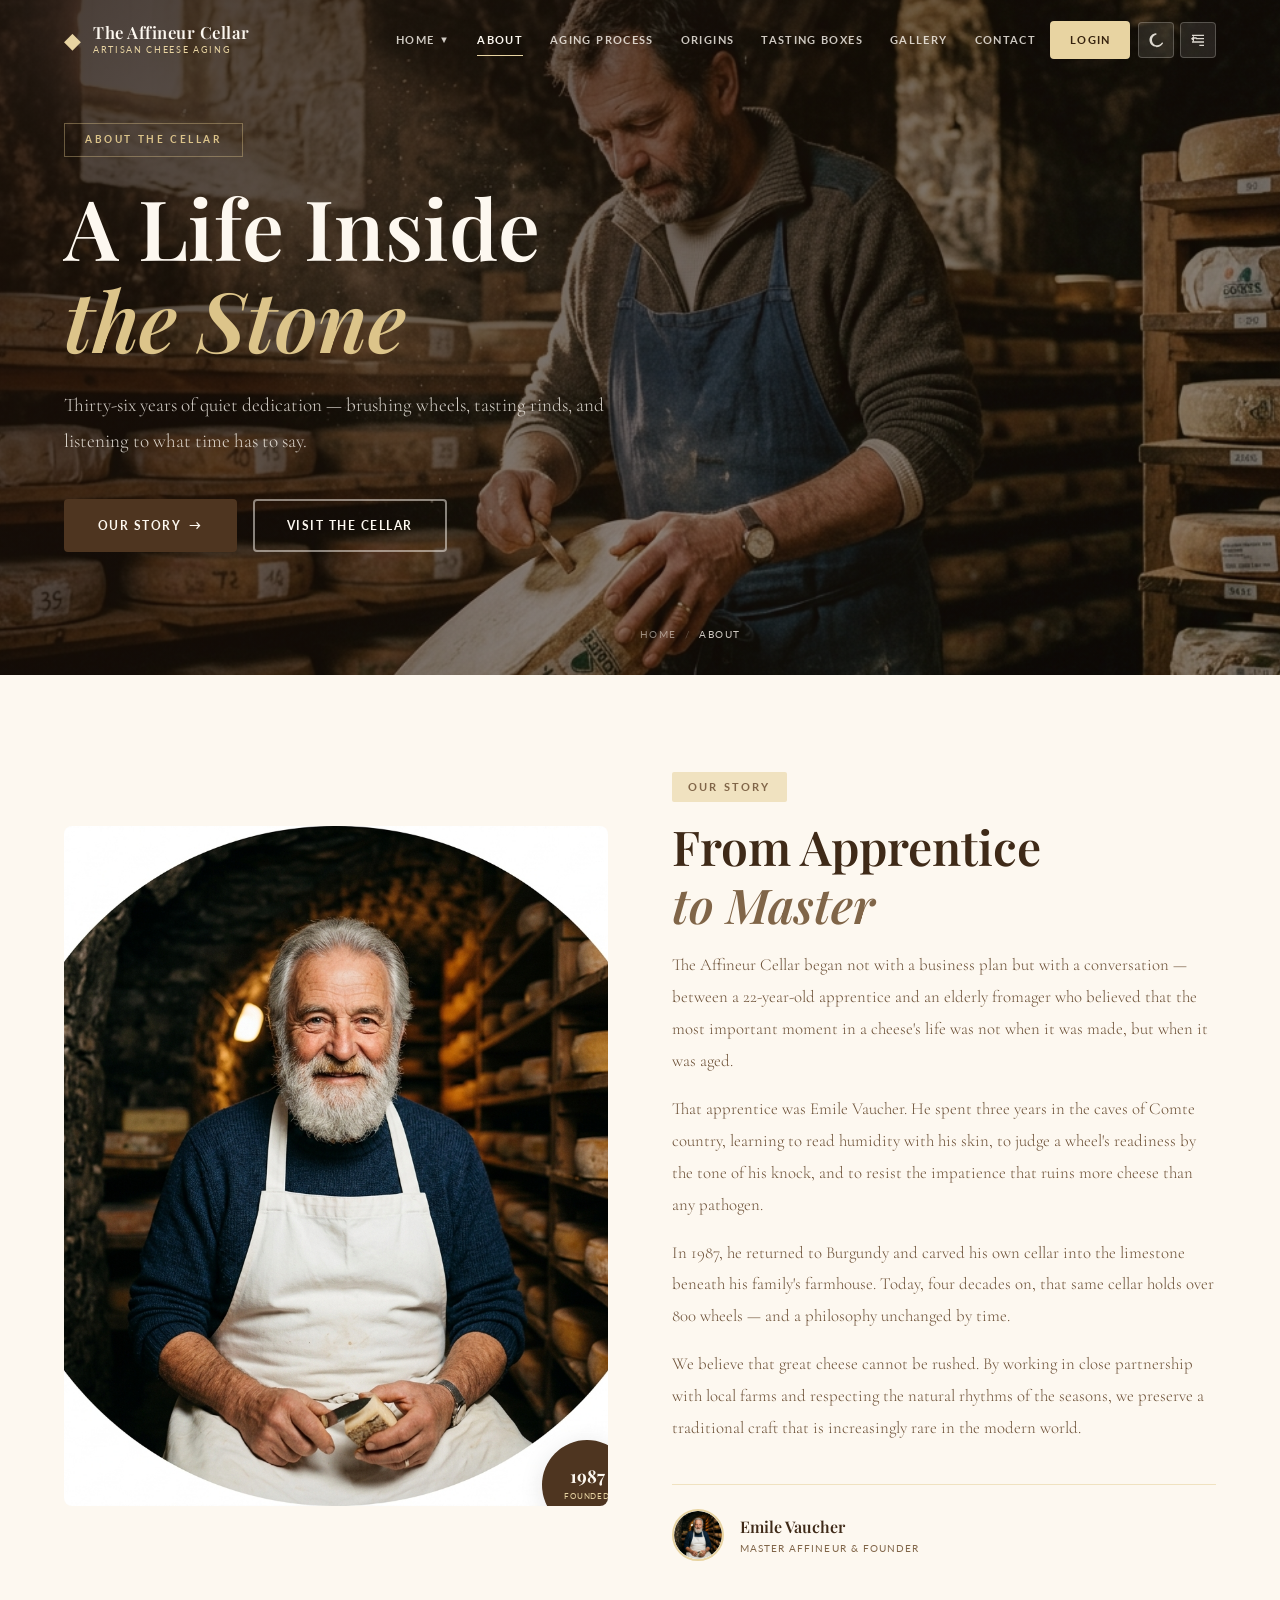
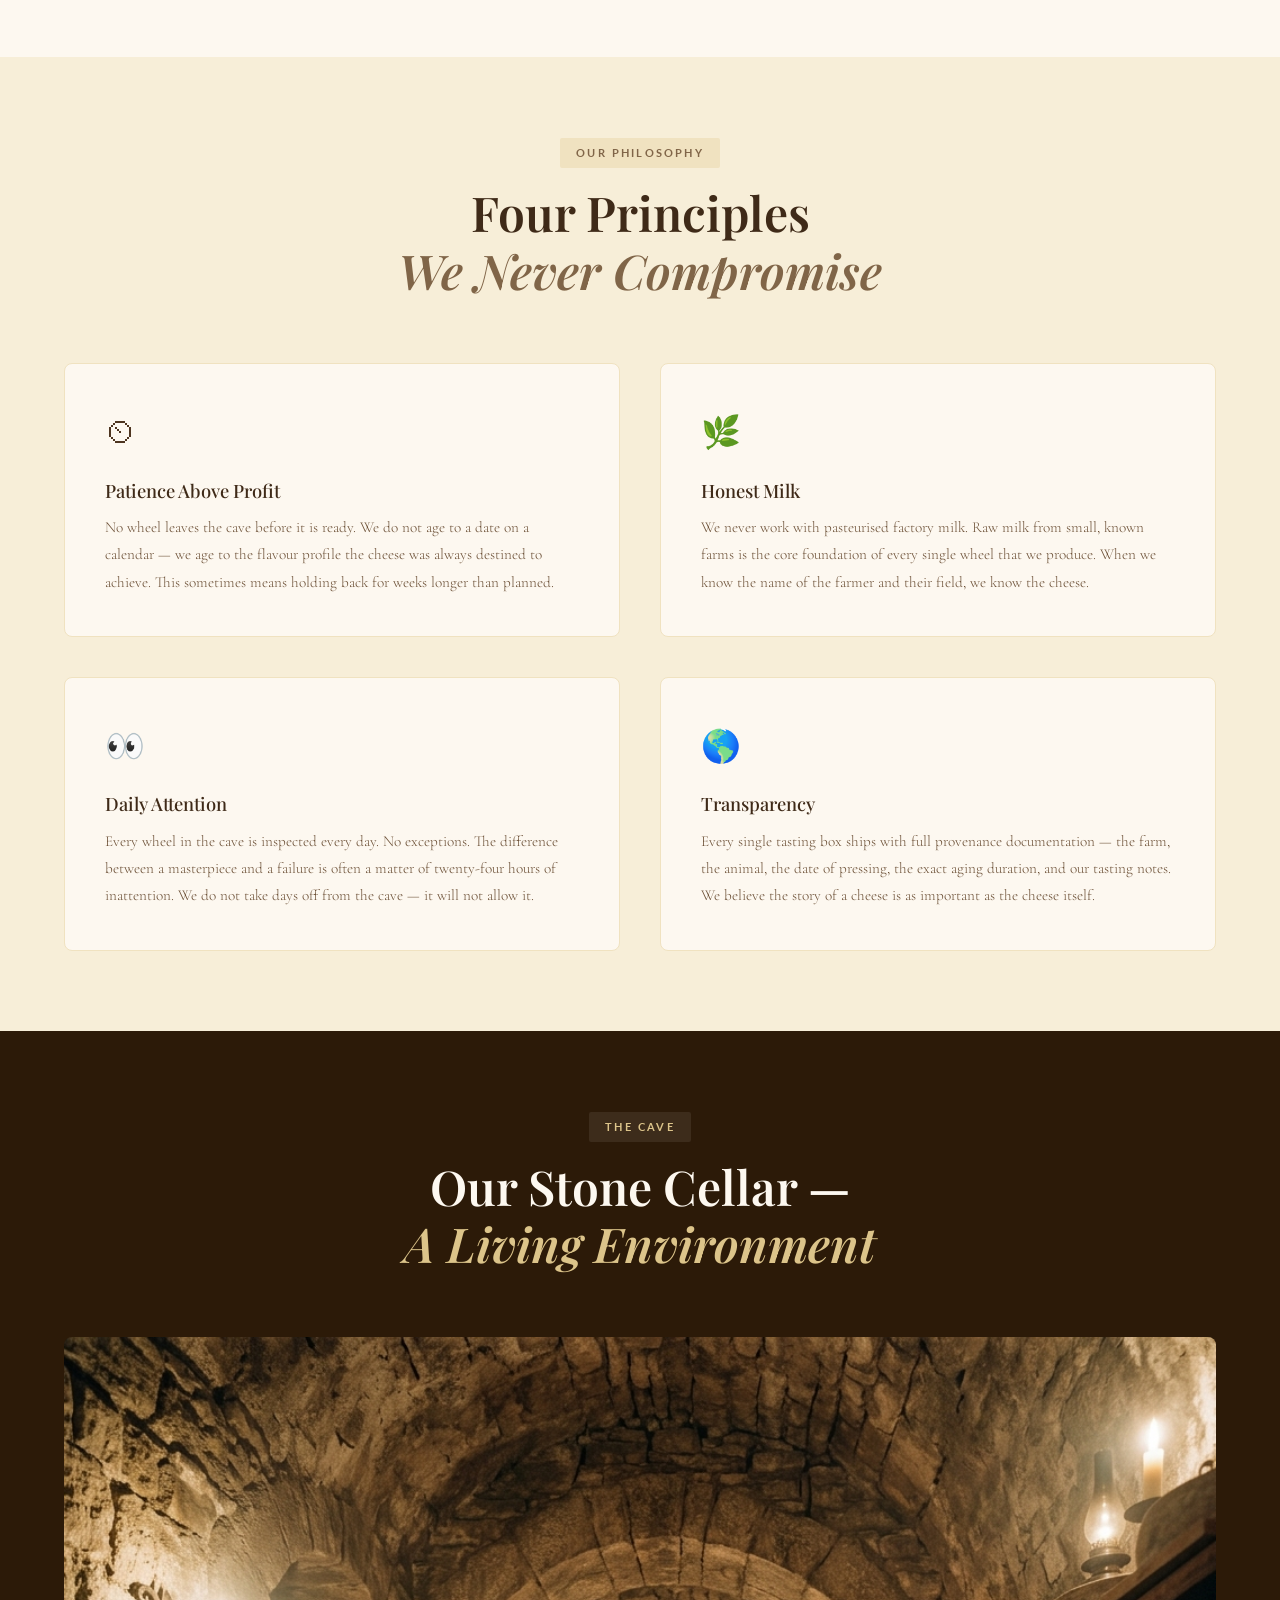
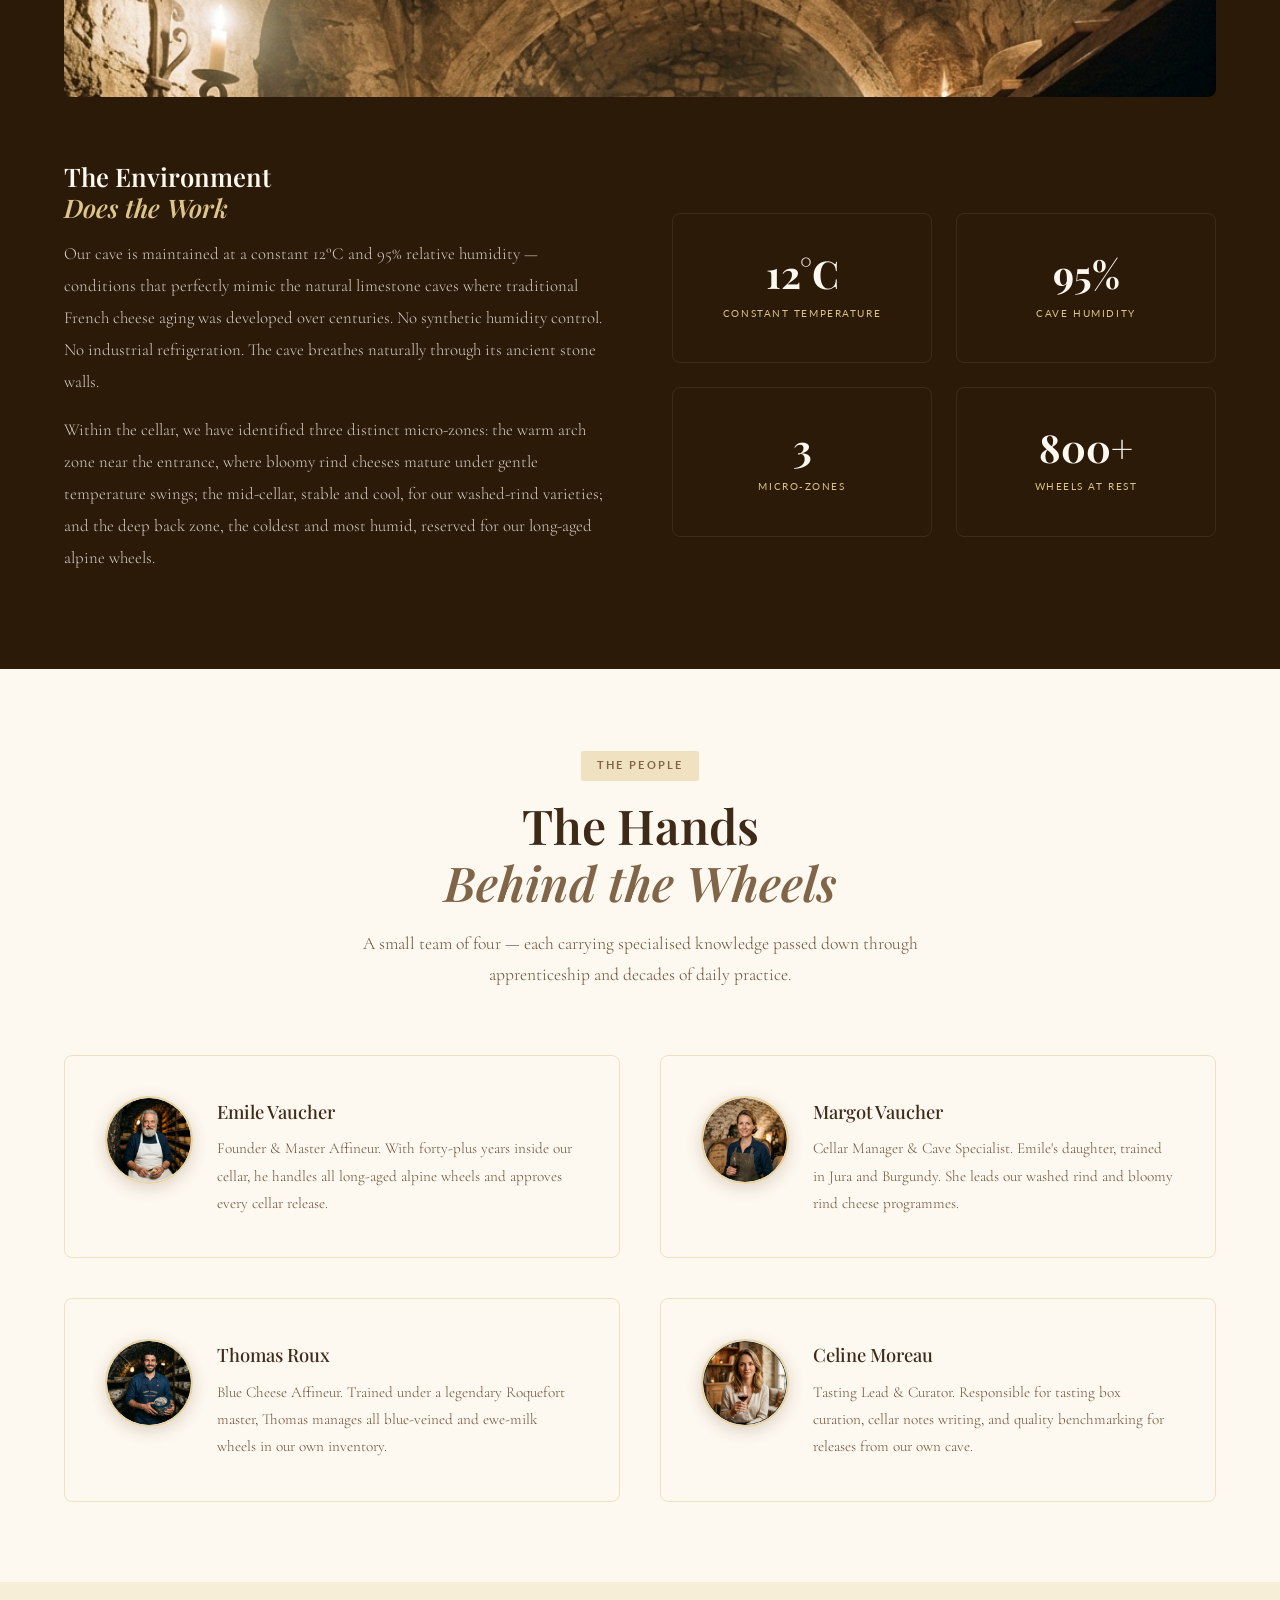
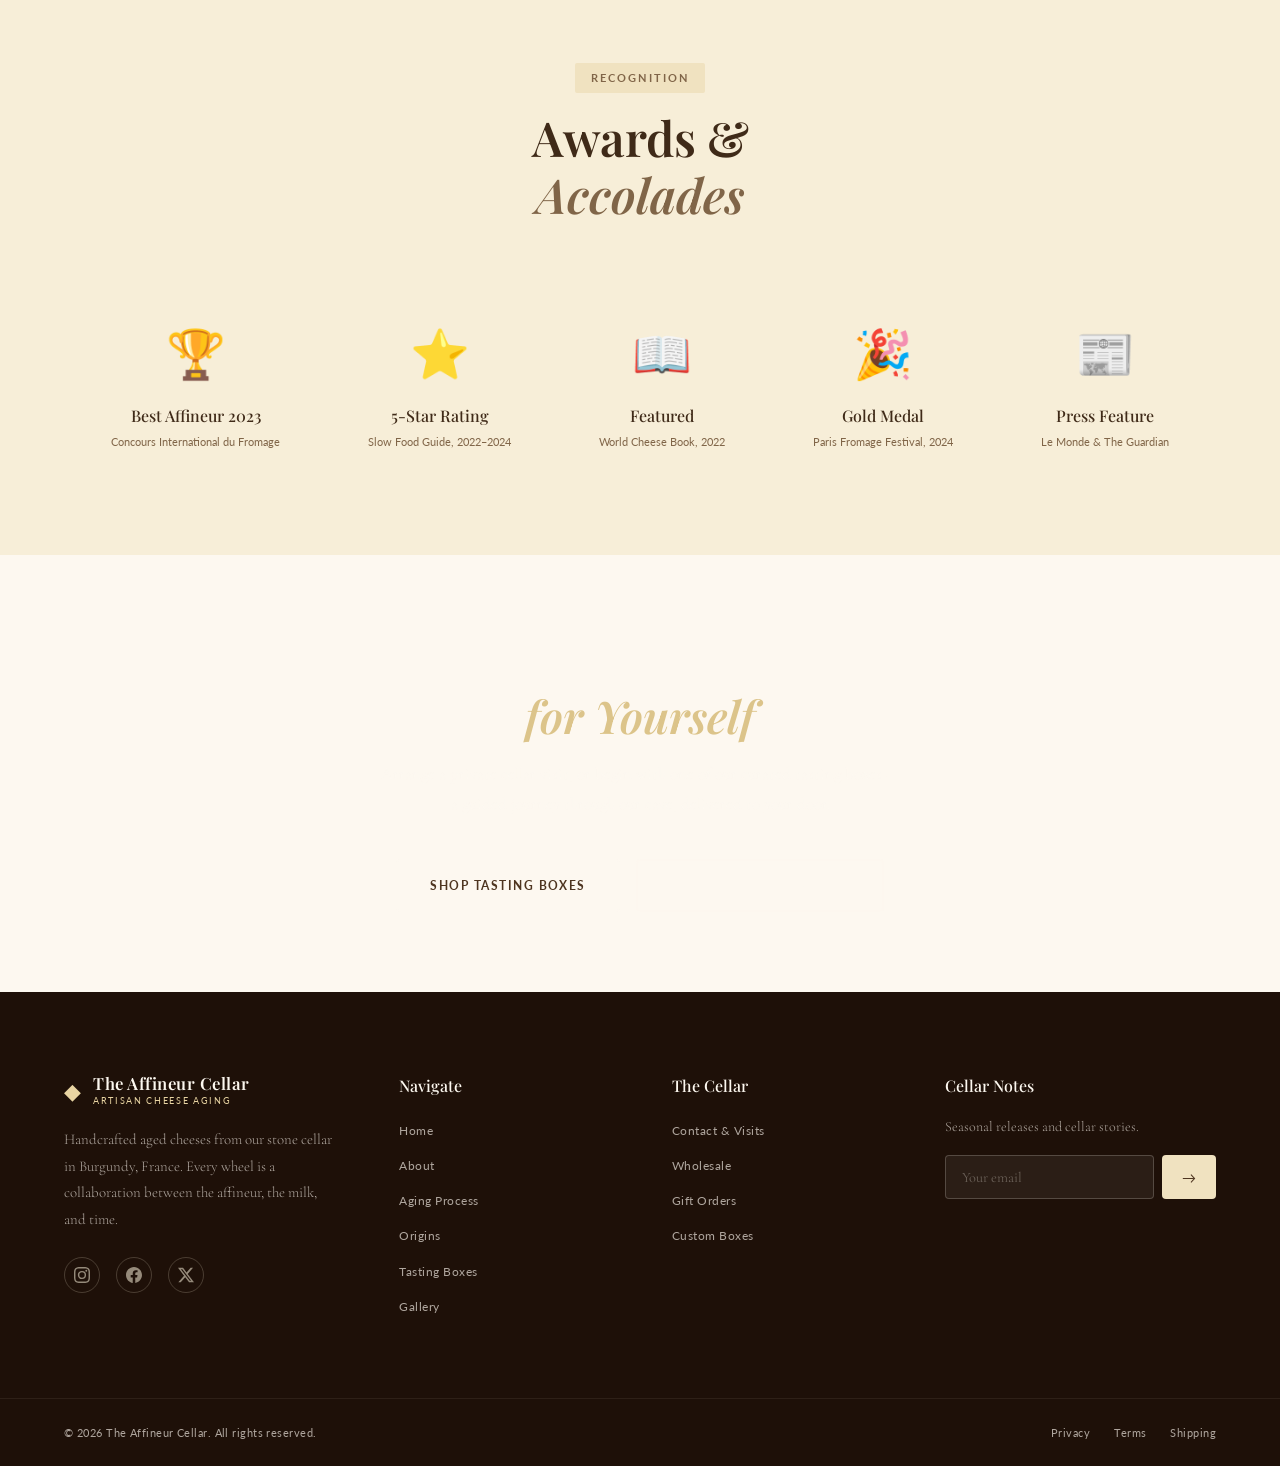
==== about.html @ e68b9a03 "changes committed" ====
<!DOCTYPE html>
<html lang="en" data-theme="light" dir="ltr">
<head>
  <meta charset="UTF-8"/>
  <meta name="viewport" content="width=device-width,initial-scale=1.0"/>
  <meta name="description" content="About The Affineur Cellar — Meet Emile Vaucher, our philosophy of cave-aging, our stone cellar, and the story behind 36 years of artisan cheese maturation."/>
  <title>About — The Affineur Cellar</title>
  <link rel="preconnect" href="https://fonts.googleapis.com"/>
  <link rel="preconnect" href="https://fonts.gstatic.com" crossorigin/>
  <link href="https://fonts.googleapis.com/css2?family=Playfair+Display:ital,wght@0,400;0,500;0,600;0,700;1,400;1,500&family=Cormorant+Garamond:ital,wght@0,300;0,400;0,500;0,600;1,300;1,400&family=Lato:wght@300;400;700&display=swap" rel="stylesheet"/>
  <link rel="stylesheet" href="style.css"/>
  <link rel="icon" type="image/svg+xml" href="favicon.svg"/>
  <script>!function(){var t=localStorage.getItem('acTheme')||'light',d=localStorage.getItem('acDir')||'ltr';document.documentElement.setAttribute('data-theme',t);document.documentElement.setAttribute('dir',d)}()</script>
</head>
<body>

<!-- ===== HEADER ===== -->
<header class="site-header" id="site-header">
  <div class="header-inner container">
    <a href="index.html" class="logo" id="logo">
      <span class="logo-icon">&#9670;</span>
      <div class="logo-text"><span class="logo-main">The Affineur Cellar</span><span class="logo-sub">Artisan Cheese Aging</span></div>
    </a>
    <nav class="main-nav" id="main-nav" aria-label="Main navigation">
      <ul class="nav-list">
        <li class="nav-item" data-has-dropdown>
          <a href="index.html" class="nav-link" data-dropdown aria-haspopup="true" aria-expanded="false">Home <span class="nav-caret">&#9660;</span></a>
          <div class="dropdown-menu"><a href="index.html" class="dropdown-link">Home 1</a><a href="home2.html" class="dropdown-link">Home 2</a></div>
        </li>
        <li class="nav-item"><a href="about.html" class="nav-link active">About</a></li>
        <li class="nav-item"><a href="aging-process.html" class="nav-link">Aging Process</a></li>
        <li class="nav-item"><a href="origins.html" class="nav-link">Origins</a></li>
        <li class="nav-item"><a href="tasting-boxes.html" class="nav-link">Tasting Boxes</a></li>
        <li class="nav-item"><a href="gallery.html" class="nav-link">Gallery</a></li>
        <li class="nav-item"><a href="contact.html" class="nav-link">Contact</a></li>
        <li class="nav-item"><a href="login.html" class="nav-link nav-login-btn">Login</a></li>
      </ul>
      <div class="theme-dir-toggles" id="theme-dir-toggles">
        <button class="toggle-btn" data-theme-toggle aria-label="Switch theme" title="Dark Mode"></button>
        <button class="toggle-btn" data-dir-toggle aria-label="Switch direction" title="Switch to RTL"></button>
      </div>
    </nav>
    <button class="hamburger" id="hamburger" aria-label="Toggle menu" aria-expanded="false">
      <span class="bar"></span><span class="bar"></span><span class="bar"></span>
    </button>
  </div>
</header>
<div class="mobile-overlay" id="mobile-overlay" aria-hidden="true"></div>

<main>

<!-- ===== SECTION 1 — BANNER ===== -->
<section class="page-banner banner-medium" id="about-banner">
  <div class="banner-bg" style="background-image:url('images/about_story.png')"></div>
  <div class="banner-overlay"></div>
  <div class="banner-content container">
    <div class="banner-badge">About the Cellar</div>
    <h1 class="banner-title">A Life Inside<br/><em>the Stone</em></h1>
    <p class="banner-subtitle">Thirty-six years of quiet dedication — brushing wheels, tasting rinds, and listening to what time has to say.</p>
    <div class="banner-actions">
      <a href="#our-story" class="btn btn-primary">Our Story <span class="btn-arrow">&#8594;</span></a>
      <a href="contact.html" class="btn btn-ghost">Visit the Cellar</a>
    </div>
  </div>
  <div class="breadcrumb">
    <a href="index.html">Home</a><span class="sep">/</span><span class="current">About</span>
  </div>
</section>

<!-- ===== SECTION 2 — OUR STORY ===== -->
<section class="section" id="our-story">
  <div class="container">
    <div class="two-col-grid">
      <div class="img-frame aspect-4-5" data-animate="fade-right">
        <img src="images/person_emile.png" alt="Emile Vaucher, master affineur, in the cellar cave" loading="lazy"/>
        <div class="float-badge">
          <span class="badge-num">1987</span>
          <span class="badge-lbl">Founded</span>
        </div>
      </div>
      <div class="content-block" data-animate="fade-left">
        <span class="section-tag">Our Story</span>
        <h2 class="section-title">From Apprentice<br/><em>to Master</em></h2>
        <p class="body-text">The Affineur Cellar began not with a business plan but with a conversation — between a 22-year-old apprentice and an elderly fromager who believed that the most important moment in a cheese's life was not when it was made, but when it was aged.</p>
        <p class="body-text">That apprentice was Emile Vaucher. He spent three years in the caves of Comte country, learning to read humidity with his skin, to judge a wheel's readiness by the tone of his knock, and to resist the impatience that ruins more cheese than any pathogen.</p>
        <p class="body-text">In 1987, he returned to Burgundy and carved his own cellar into the limestone beneath his family's farmhouse. Today, four decades on, that same cellar holds over 800 wheels — and a philosophy unchanged by time.</p>
        <p class="body-text">We believe that great cheese cannot be rushed. By working in close partnership with local farms and respecting the natural rhythms of the seasons, we preserve a traditional craft that is increasingly rare in the modern world.</p>
        <div class="sig-row">
          <img src="images/person_emile.png" alt="Emile Vaucher" class="sig-avatar" loading="lazy"/>
          <div><span class="sig-name">Emile Vaucher</span><span class="sig-title">Master Affineur &amp; Founder</span></div>
        </div>
      </div>
    </div>
  </div>
</section>

<!-- ===== SECTION 3 — PHILOSOPHY ===== -->
<section class="section section-cream" id="philosophy">
  <div class="container">
    <div class="section-header center" data-animate="fade-up">
      <span class="section-tag">Our Philosophy</span>
      <h2 class="section-title">Four Principles<br/><em>We Never Compromise</em></h2>
    </div>
    <div class="cards-2" style="gap:var(--space-lg)">
      <div class="feat-card" data-animate="fade-up" data-delay="100">
        <div class="feat-icon">&#9202;</div>
        <h3 class="feat-title">Patience Above Profit</h3>
        <p class="feat-body">No wheel leaves the cave before it is ready. We do not age to a date on a calendar — we age to the flavour profile the cheese was always destined to achieve. This sometimes means holding back for weeks longer than planned.</p>
      </div>
      <div class="feat-card" data-animate="fade-up" data-delay="200">
        <div class="feat-icon">&#127807;</div>
        <h3 class="feat-title">Honest Milk</h3>
        <p class="feat-body">We never work with pasteurised factory milk. Raw milk from small, known farms is the core foundation of every single wheel that we produce. When we know the name of the farmer and their field, we know the cheese.</p>
      </div>
      <div class="feat-card" data-animate="fade-up" data-delay="300">
        <div class="feat-icon">&#128064;</div>
        <h3 class="feat-title">Daily Attention</h3>
        <p class="feat-body">Every wheel in the cave is inspected every day. No exceptions. The difference between a masterpiece and a failure is often a matter of twenty-four hours of inattention. We do not take days off from the cave — it will not allow it.</p>
      </div>
      <div class="feat-card" data-animate="fade-up" data-delay="400">
        <div class="feat-icon">&#127758;</div>
        <h3 class="feat-title">Transparency</h3>
        <p class="feat-body">Every single tasting box ships with full provenance documentation — the farm, the animal, the date of pressing, the exact aging duration, and our tasting notes. We believe the story of a cheese is as important as the cheese itself.</p>
      </div>
    </div>
  </div>
</section>

<!-- ===== SECTION 4 — THE CELLAR ===== -->
<section class="section section-dark" id="the-cellar">
  <div class="container">
    <div class="section-header center" data-animate="fade-up">
      <span class="section-tag light">The Cave</span>
      <h2 class="section-title light">Our Stone Cellar —<br/><em>A Living Environment</em></h2>
    </div>
    <div class="img-wide aspect-16-5" data-animate="zoom-in">
      <img src="images/cellar_panoramic.png" alt="Panoramic cheese cave interior with hundreds of aging wheels" loading="lazy"/>
      <p class="img-caption" style="color:var(--cream-400)">Our cellar was carved from Burgundy limestone in 1987 and has aged continuously since opening day</p>
    </div>
    <div class="two-col-grid" style="margin-top:var(--space-xl)">
      <div data-animate="fade-right">
        <h3 class="section-title" style="font-size:1.6rem">The Environment<br/><em>Does the Work</em></h3>
        <p class="body-text light-text">Our cave is maintained at a constant 12°C and 95% relative humidity — conditions that perfectly mimic the natural limestone caves where traditional French cheese aging was developed over centuries. No synthetic humidity control. No industrial refrigeration. The cave breathes naturally through its ancient stone walls.</p>
        <p class="body-text light-text">Within the cellar, we have identified three distinct micro-zones: the warm arch zone near the entrance, where bloomy rind cheeses mature under gentle temperature swings; the mid-cellar, stable and cool, for our washed-rind varieties; and the deep back zone, the coldest and most humid, reserved for our long-aged alpine wheels.</p>
      </div>
      <div data-animate="fade-left">
        <div class="stats-strip" style="grid-template-columns:1fr 1fr;background:none;padding:0;gap:var(--space-md)">
          <div class="stat-box" style="grid-column:auto"><span class="stat-num">12°C</span><span class="stat-label">Constant Temperature</span></div>
          <div class="stat-box"><span class="stat-num">95%</span><span class="stat-label">Cave Humidity</span></div>
          <div class="stat-box"><span class="stat-num">3</span><span class="stat-label">Micro-Zones</span></div>
          <div class="stat-box"><span class="stat-num">800+</span><span class="stat-label">Wheels at Rest</span></div>
        </div>
      </div>
    </div>
  </div>
</section>

<!-- ===== SECTION 5 — TEAM / PEOPLE ===== -->
<section class="section" id="team">
  <div class="container">
    <div class="section-header center" data-animate="fade-up">
      <span class="section-tag">The People</span>
      <h2 class="section-title">The Hands<br/><em>Behind the Wheels</em></h2>
      <p class="section-intro">A small team of four — each carrying specialised knowledge passed down through apprenticeship and decades of daily practice.</p>
    </div>
    <div class="cards-2" style="gap:var(--space-lg)">
      <div class="feat-card" style="flex-direction:row;align-items:flex-start;gap:var(--space-md)" data-animate="fade-up" data-delay="100">
        <div class="team-avatar-wrap">
          <img src="images/person_emile.png" alt="Emile Vaucher" class="team-avatar" onerror="this.style.display='none';this.nextElementSibling.style.display='flex'"/>
          <span class="avatar-initials avatar-lg" style="display:none">EV</span>
        </div>
        <div><h3 class="feat-title">Emile Vaucher</h3><p class="feat-body">Founder &amp; Master Affineur. With forty-plus years inside our cellar, he handles all long-aged alpine wheels and approves every cellar release.</p></div>
      </div>
      <div class="feat-card" style="flex-direction:row;align-items:flex-start;gap:var(--space-md)" data-animate="fade-up" data-delay="200">
        <div class="team-avatar-wrap">
          <img src="images/person_margot.png" alt="Margot Vaucher" class="team-avatar" onerror="this.style.display='none';this.nextElementSibling.style.display='flex'"/>
          <span class="avatar-initials avatar-lg" style="display:none">MV</span>
        </div>
        <div><h3 class="feat-title">Margot Vaucher</h3><p class="feat-body">Cellar Manager &amp; Cave Specialist. Emile's daughter, trained in Jura and Burgundy. She leads our washed rind and bloomy rind cheese programmes.</p></div>
      </div>
      <div class="feat-card" style="flex-direction:row;align-items:flex-start;gap:var(--space-md)" data-animate="fade-up" data-delay="300">
        <div class="team-avatar-wrap">
          <img src="images/person_thomas_roux.png" alt="Thomas Roux" class="team-avatar" onerror="this.style.display='none';this.nextElementSibling.style.display='flex'"/>
          <span class="avatar-initials avatar-lg" style="display:none">TR</span>
        </div>
        <div><h3 class="feat-title">Thomas Roux</h3><p class="feat-body">Blue Cheese Affineur. Trained under a legendary Roquefort master, Thomas manages all blue-veined and ewe-milk wheels in our own inventory.</p></div>
      </div>
      <div class="feat-card" style="flex-direction:row;align-items:flex-start;gap:var(--space-md)" data-animate="fade-up" data-delay="400">
        <div class="team-avatar-wrap">
          <img src="images/person_celine.png" alt="Celine Moreau" class="team-avatar" onerror="this.style.display='none';this.nextElementSibling.style.display='flex'"/>
          <span class="avatar-initials avatar-lg" style="display:none">CM</span>
        </div>
        <div><h3 class="feat-title">Celine Moreau</h3><p class="feat-body">Tasting Lead &amp; Curator. Responsible for tasting box curation, cellar notes writing, and quality benchmarking for releases from our own cave.</p></div>
      </div>
    </div>
  </div>
</section>

<!-- ===== SECTION 6 — AWARDS ===== -->
<section class="section section-cream" id="awards">
  <div class="container">
    <div class="section-header center" data-animate="fade-up">
      <span class="section-tag">Recognition</span>
      <h2 class="section-title">Awards &amp;<br/><em>Accolades</em></h2>
    </div>
    <div class="awards-row" data-animate="zoom-in">
      <div class="award-item"><span class="award-icon">&#127942;</span><div class="award-title">Best Affineur 2023</div><p class="award-desc">Concours International du Fromage</p></div>
      <div class="award-item"><span class="award-icon">&#11088;</span><div class="award-title">5-Star Rating</div><p class="award-desc">Slow Food Guide, 2022–2024</p></div>
      <div class="award-item"><span class="award-icon">&#128214;</span><div class="award-title">Featured</div><p class="award-desc">World Cheese Book, 2022</p></div>
      <div class="award-item"><span class="award-icon">&#127881;</span><div class="award-title">Gold Medal</div><p class="award-desc">Paris Fromage Festival, 2024</p></div>
      <div class="award-item"><span class="award-icon">&#128240;</span><div class="award-title">Press Feature</div><p class="award-desc">Le Monde &amp; The Guardian</p></div>
    </div>
  </div>
</section>

<!-- ===== SECTION 7 — CTA ===== -->
<section class="cta-section" id="about-cta">
  <div class="container">
    <h2 class="cta-title" data-animate="fade-up">Experience the Cellar<br/><em>for Yourself</em></h2>
    <p class="cta-sub" data-animate="fade-up" data-delay="100">Arrange a private cellar visit, or begin with one of our curated tasting boxes — a guided journey through our cave, delivered to your door.</p>
    <div class="cta-actions" data-animate="fade-up" data-delay="250">
      <a href="tasting-boxes.html" class="btn btn-cream">Shop Tasting Boxes</a>
      <a href="contact.html" class="btn btn-ghost">Arrange a Cellar Visit</a>
    </div>
  </div>
</section>

</main>

<!-- ===== FOOTER ===== -->
<footer class="site-footer" id="site-footer">
  <div class="footer-main container">
    <div class="footer-brand">
      <a href="index.html" class="logo"><span class="logo-icon">&#9670;</span><div class="logo-text"><span class="logo-main">The Affineur Cellar</span><span class="logo-sub">Artisan Cheese Aging</span></div></a>
      <p class="footer-desc">Handcrafted aged cheeses from our stone cellar in Burgundy, France. Every wheel is a collaboration between the affineur, the milk, and time.</p>
            <div class="footer-social">
        <a href="#" class="social-link" aria-label="Instagram"><svg xmlns="http://www.w3.org/2000/svg" width="16" height="16" fill="currentColor" viewBox="0 0 16 16"><path d="M8 0C5.829 0 5.556.01 4.703.048 3.85.088 3.269.222 2.76.42a3.917 3.917 0 0 0-1.417.923A3.917 3.917 0 0 0 .42 2.76C.222 3.268.087 3.85.048 4.7.01 5.555 0 5.827 0 8.001c0 2.172.01 2.444.048 3.297.04.852.174 1.433.372 1.942.205.526.478.972.923 1.417.444.445.89.719 1.416.923.51.198 1.09.333 1.942.372C5.555 15.99 5.827 16 8 16s2.444-.01 3.298-.048c.851-.04 1.434-.174 1.943-.372a3.916 3.916 0 0 0 1.416-.923c.445-.445.718-.891.923-1.417.197-.509.332-1.09.372-1.942C15.99 10.445 16 10.173 16 8s-.01-2.445-.048-3.299c-.04-.851-.175-1.433-.372-1.941a3.926 3.926 0 0 0-.923-1.417A3.911 3.911 0 0 0 13.24.42c-.51-.198-1.092-.333-1.943-.372C10.443.01 10.172 0 7.998 0h.003zm-.717 1.442h.718c2.136 0 2.389.007 3.232.046.78.035 1.204.166 1.486.275.373.145.64.319.92.599.28.28.453.546.598.92.11.281.24.705.275 1.485.039.843.047 1.096.047 3.231s-.008 2.389-.047 3.232c-.035.78-.166 1.203-.275 1.485a2.47 2.47 0 0 1-.599.919c-.28.28-.546.453-.92.598-.28.11-.704.24-1.485.276-.843.038-1.096.047-3.232.047s-2.39-.009-3.233-.047c-.78-.036-1.203-.166-1.485-.276a2.478 2.478 0 0 1-.92-.598 2.48 2.48 0 0 1-.6-.92c-.109-.281-.24-.705-.275-1.485-.038-.843-.046-1.096-.046-3.233 0-2.136.008-2.388.046-3.231.036-.78.166-1.204.276-1.486.145-.373.319-.64.599-.92.28-.28.546-.453.92-.598.282-.11.705-.24 1.485-.276.738-.034 1.024-.044 2.515-.045v.002zm4.988 1.328a.96.96 0 1 0 0 1.92.96.96 0 0 0 0-1.92zm-4.27 1.122a4.109 4.109 0 1 0 0 8.217 4.109 4.109 0 0 0 0-8.217zm0 1.441a2.667 2.667 0 1 1 0 5.334 2.667 2.667 0 0 1 0-5.334z"/></svg></a>
        <a href="#" class="social-link" aria-label="Facebook"><svg xmlns="http://www.w3.org/2000/svg" width="16" height="16" fill="currentColor" viewBox="0 0 16 16"><path d="M16 8.049c0-4.446-3.582-8.05-8-8.05C3.58 0-.002 3.603-.002 8.05c0 4.017 2.926 7.347 6.75 7.951v-5.625h-2.03V8.05H6.75V6.275c0-2.017 1.195-3.131 3.022-3.131.876 0 1.791.157 1.791.157v1.98h-1.009c-.993 0-1.303.621-1.303 1.258v1.51h2.218l-.354 2.326H9.25V16c3.824-.604 6.75-3.934 6.75-7.951z"/></svg></a>
                <a href="#" class="social-link" aria-label="Twitter/X"><svg xmlns="http://www.w3.org/2000/svg" width="16" height="16" fill="currentColor" viewBox="0 0 16 16"><path d="M12.6.75h2.454l-5.36 6.142L16 15.25h-4.937l-3.867-5.07-4.425 5.07H.316l5.733-6.57L0 .75h5.063l3.495 4.633L12.601.75Zm-.86 13.028h1.36L4.323 2.145H2.865z"/></svg></a>
      </div>
    </div>
    <div><h3 class="footer-heading">Navigate</h3><ul class="footer-nav-list"><li><a href="index.html" class="footer-link">Home</a></li><li><a href="about.html" class="footer-link">About</a></li><li><a href="aging-process.html" class="footer-link">Aging Process</a></li><li><a href="origins.html" class="footer-link">Origins</a></li><li><a href="tasting-boxes.html" class="footer-link">Tasting Boxes</a></li><li><a href="gallery.html" class="footer-link">Gallery</a></li></ul></div>
    <div><h3 class="footer-heading">The Cellar</h3><ul class="footer-nav-list"><li><a href="contact.html" class="footer-link">Contact &amp; Visits</a></li><li><a href="contact.html" class="footer-link">Wholesale</a></li><li><a href="contact.html" class="footer-link">Gift Orders</a></li><li><a href="tasting-boxes.html" class="footer-link">Custom Boxes</a></li></ul></div>
    <div><h3 class="footer-heading">Cellar Notes</h3><p class="footer-nl-desc">Seasonal releases and cellar stories.</p><form class="nl-form" novalidate><div class="nl-form-row"><input type="email" class="nl-input" placeholder="Your email" aria-label="Newsletter email" required/><button type="submit" class="nl-btn" aria-label="Subscribe">&#8594;</button></div><span class="nl-msg"></span></form></div>
  </div>
  <div class="footer-bottom"><div class="footer-bottom-inner container"><p class="footer-copy">&copy; <span id="footer-year"></span> The Affineur Cellar. All rights reserved.</p><nav class="footer-legal" aria-label="Legal"><a href="#" class="footer-legal-link">Privacy</a><a href="#" class="footer-legal-link">Terms</a><a href="#" class="footer-legal-link">Shipping</a></nav></div></div>
</footer>
<button class="back-to-top" id="back-to-top" aria-label="Back to top">&#8593;</button>
<script src="script.js"></script>
</body>
</html>
---- style.css ----
/* ====================================================
   THE AFFINEUR CELLAR — style.css  (Multi-Page v2)
   Two-Color Palette: Warm Cream + Deep Brown
   ==================================================== */

/* =================== CUSTOM PROPERTIES =================== */
:root {
  /* Colors */
  --cream-50:  #fefcf7;
  --cream-100: #fdf8f0;
  --cream-200: #f7eed8;
  --cream-300: #f0e2c0;
  --cream-400: #e8d4a2;
  --cream-500: #dcc48a;

  --brown-50:  #a88060;
  --brown-100: #8b6a4a;
  --brown-200: #6b4f35;
  --brown-300: #4e3520;
  --brown-400: #35220e;
  --brown-500: #1e1008;
  --brown-rich:#2c1a08;

  /* Typography */
  --font-serif:   'Playfair Display', Georgia, serif;
  --font-display: 'Cormorant Garamond', Georgia, serif;
  --font-sans:    'Lato', 'Helvetica Neue', Arial, sans-serif;

  /* Spacing */
  --space-xs:  0.5rem;
  --space-sm:  1rem;
  --space-md:  1.5rem;
  --space-lg:  2.5rem;
  --space-xl:  4rem;
  --space-2xl: 6rem;
  --space-3xl: 8rem;

  /* Layout */
  --container-max: 1200px;
  --header-h:  80px;

  /* Radius */
  --r-sm: 4px;
  --r-md: 8px;
  --r-lg: 16px;

  /* Transitions */
  --t-fast: 0.2s ease;
  --t-mid:  0.35s ease;
  --t-slow: 0.6s ease;

  /* Shadows */
  --shadow-card:       0 4px 24px rgba(30,16,8,.10);
  --shadow-card-hover: 0 16px 48px rgba(30,16,8,.22);
  --shadow-header:     0 2px 20px rgba(30,16,8,.18);
}

/* =================== RESET =================== */
*,*::before,*::after{box-sizing:border-box;margin:0;padding:0}
html{
  scroll-behavior:smooth;scroll-padding-top:var(--header-h);font-size:16px;
  -webkit-text-size-adjust:100%;width:100%;max-width:100%;overflow-x:hidden;
}
body{
  width:100%;max-width:100%;min-width:0;
  font-family:var(--font-sans);background:var(--cream-100);
  color:var(--brown-300);line-height:1.7;overflow-x:hidden;
}
img{display:block;max-width:100%;height:auto}
a{color:inherit;text-decoration:none}
ul{list-style:none}
button{cursor:pointer;border:none;background:none;font-family:inherit}
input,textarea,select{font-family:inherit}


/* =================== CONTAINER =================== */
.container{width:100%;max-width:var(--container-max);margin:0 auto;padding:0 var(--space-md)}

/* =================== SECTION =================== */
.section{padding:var(--space-2xl) 0}
.section-dark{background:var(--brown-rich)}
.section-brown{background:var(--brown-400)}
.section-cream{background:var(--cream-200)}
.section-light{background:var(--cream-50)}

.section-header{margin-bottom:var(--space-xl)}
.section-header.center{text-align:center}

.section-tag{
  display:inline-block;
  font-family:var(--font-sans);font-size:.68rem;font-weight:700;
  letter-spacing:.2em;text-transform:uppercase;
  color:var(--brown-100);background:var(--cream-300);
  padding:.35rem 1rem;border-radius:2px;margin-bottom:var(--space-sm);
}
.section-tag.light{background:rgba(255,255,255,.08);color:var(--cream-300)}

.section-title{
  font-family:var(--font-serif);
  font-size:clamp(1.9rem,4vw,3rem);font-weight:600;line-height:1.2;
  color:var(--brown-300);margin-bottom:var(--space-sm);
}
.section-title em{font-style:italic;color:var(--brown-100)}
.section-title.light{color:var(--cream-100)}
.section-title.light em{color:var(--cream-400)}

.section-intro{
  font-family:var(--font-display);font-size:1.1rem;font-weight:300;
  color:var(--brown-200);max-width:640px;line-height:1.8;
}
.section-header.center .section-intro{margin:0 auto}
.section-intro.light,.light-text{color:var(--cream-300)}

h1,h2,h3{font-family:var(--font-serif)}

/* =================== BUTTONS =================== */
.btn{
  display:inline-flex;align-items:center;gap:.5rem;
  padding:.85rem 2rem;
  font-family:var(--font-sans);font-size:.78rem;font-weight:700;
  letter-spacing:.12em;text-transform:uppercase;
  border-radius:var(--r-sm);
  transition:background-color var(--t-fast),color var(--t-fast),
             border-color var(--t-fast),transform var(--t-fast),box-shadow var(--t-fast);
  cursor:pointer;white-space:nowrap;border:2px solid transparent;
}
.btn:hover{transform:translateY(-2px)}
.btn:active{transform:translateY(0)}
.btn-primary{background:var(--brown-300);color:var(--cream-100);border-color:var(--brown-300)}
.btn-primary:hover{background:var(--brown-400);border-color:var(--brown-400);box-shadow:0 6px 20px rgba(30,16,8,.3)}
.btn-ghost{background:transparent;color:var(--cream-100);border-color:rgba(253,248,240,.5)}
.btn-ghost:hover{background:rgba(253,248,240,.1);border-color:var(--cream-100)}
.btn-outline{background:transparent;color:var(--brown-300);border-color:var(--brown-300)}
.btn-outline:hover{background:var(--brown-300);color:var(--cream-100)}
.btn-cream{background:var(--cream-100);color:var(--brown-300);border-color:var(--cream-100)}
.btn-cream:hover{background:var(--cream-200);box-shadow:0 6px 20px rgba(253,248,240,.2)}
.btn-sm{padding:.6rem 1.25rem;font-size:.72rem}
.btn-full{width:100%;justify-content:center}
.btn-arrow{transition:transform var(--t-fast)}
.btn:hover .btn-arrow{transform:translateX(4px)}

/* =================== HEADER =================== */
.site-header{
  position:fixed;top:0;left:0;right:0;z-index:1000;
  height:var(--header-h);
  background:transparent;
  transition:background var(--t-mid),box-shadow var(--t-mid),backdrop-filter var(--t-mid);
}
.site-header.scrolled{
  background:var(--brown-rich);
  box-shadow:var(--shadow-header);
  backdrop-filter:blur(8px);
}
.header-inner{display:flex;align-items:center;justify-content:space-between;height:100%}

/* Logo */
.logo{display:flex;align-items:center;gap:.75rem}
.logo-icon{font-size:1.4rem;color:var(--cream-400);transition:transform var(--t-mid)}
.logo:hover .logo-icon{transform:rotate(45deg)}
.logo-text{display:flex;flex-direction:column}
.logo-main{font-family:var(--font-serif);font-size:1.05rem;font-weight:600;color:var(--cream-100);line-height:1.2;letter-spacing:.03em}
.logo-sub{font-family:var(--font-sans);font-size:.58rem;font-weight:400;letter-spacing:.18em;text-transform:uppercase;color:var(--cream-400)}

/* Nav */
.main-nav{display:flex;align-items:center}
.nav-list{display:flex;align-items:center;gap:.1rem}
.nav-item{position:relative}

/* Balance the wide desktop header instead of leaving one large empty gap. */
@media(min-width:1281px){
  .header-inner{
    gap:2.25rem;
  }
  .main-nav{
    flex:1;
    min-width:0;
  }
  .nav-list{
    flex:1;
    justify-content:space-between;
    gap:.25rem;
  }
  .theme-dir-toggles{
    margin-inline-start:1rem;
  }
}

.nav-link{
  display:inline-flex;align-items:center;gap:.3rem;
  padding:.5rem .8rem;
  font-family:var(--font-sans);font-size:.7rem;font-weight:700;
  letter-spacing:.12em;text-transform:uppercase;
  color:rgba(253,248,240,.8);border-radius:var(--r-sm);
  transition:color var(--t-fast),background var(--t-fast);
  position:relative;white-space:nowrap;
}
.nav-link::after{
  content:'';position:absolute;bottom:2px;
  inset-inline-start:.8rem;inset-inline-end:.8rem;
  height:1px;background:var(--cream-400);
  transform:scaleX(0);transform-origin:left;transition:transform var(--t-fast);
}
html[dir="rtl"] .nav-link::after{transform-origin:right;}
.nav-link:hover,.nav-link.active{color:var(--cream-100)}
.nav-link:hover::after,.nav-link.active::after{transform:scaleX(1)}

.nav-link.nav-cta{background:rgba(253,248,240,.12);border:1px solid rgba(253,248,240,.3);color:var(--cream-100)}
.nav-link.nav-cta:hover{background:var(--cream-100);color:var(--brown-300)}
.nav-link.nav-cta::after{display:none}

/* Dropdown caret */
.nav-caret{font-size:.6rem;transition:transform var(--t-fast)}
.nav-item.dropdown-open .nav-caret{transform:rotate(180deg)}

/* Dropdown Menu */
.dropdown-menu{
  position:absolute;top:calc(100% + .5rem);left:0;
  min-width:160px;
  background:var(--brown-rich);
  border:1px solid rgba(253,248,240,.1);
  border-radius:var(--r-md);
  box-shadow:0 8px 32px rgba(0,0,0,.4);
  opacity:0;pointer-events:none;
  transform:translateY(-8px);
  transition:opacity var(--t-fast),transform var(--t-fast);
  z-index:200;
  overflow:hidden;
}
.nav-item:hover .dropdown-menu,
.nav-item.dropdown-open .dropdown-menu{
  opacity:1;pointer-events:all;transform:translateY(0);
}
/* Invisible hover bridge to prevent menu from closing when mouse is in the gap */
.nav-item[data-has-dropdown]::after {
  content: '';
  position: absolute;
  top: 100%;
  left: 0;
  right: 0;
  height: .8rem;
  background: transparent;
  display: none;
  z-index: 150;
}
.nav-item[data-has-dropdown]:hover::after,
.nav-item[data-has-dropdown].dropdown-open::after {
  display: block;
}
.dropdown-link{
  display:block;padding:.7rem 1.1rem;
  font-family:var(--font-sans);font-size:.7rem;font-weight:700;
  letter-spacing:.1em;text-transform:uppercase;
  color:rgba(253,248,240,.7);
  transition:background var(--t-fast),color var(--t-fast);
}
.dropdown-link:hover,.dropdown-link.active{
  background:rgba(253,248,240,.06);color:var(--cream-100);
}
.dropdown-link+.dropdown-link{border-top:1px solid rgba(253,248,240,.06)}

/* Hamburger */
.hamburger{display:none;flex-direction:column;gap:5px;padding:8px;border-radius:var(--r-sm);transition:background var(--t-fast)}
.hamburger:hover{background:rgba(253,248,240,.1)}
.menu-close{display:none}
.bar{display:block;width:22px;height:2px;background:var(--cream-100);border-radius:2px;transition:transform var(--t-mid),opacity var(--t-mid)}
.hamburger.is-open .bar:nth-child(1){transform:translateY(7px) rotate(45deg)}
.hamburger.is-open .bar:nth-child(2){opacity:0;transform:scaleX(0)}
.hamburger.is-open .bar:nth-child(3){transform:translateY(-7px) rotate(-45deg)}

/* Mobile overlay */
.mobile-overlay{position:fixed;inset:0;background:rgba(30,16,8,.6);backdrop-filter:blur(4px);z-index:998;opacity:0;pointer-events:none;transition:opacity var(--t-mid)}
.mobile-overlay.is-visible{opacity:1;pointer-events:all}

/* =================== BANNER / HERO =================== */
.page-banner{
  position:relative;min-height:100vh;display:flex;align-items:center;overflow:hidden;
}
.page-banner.banner-short{min-height:60vh}
.page-banner.banner-medium{min-height:75vh}

.banner-bg{
  position:absolute;inset:0;background-size:cover;background-position:center;
  background-attachment:fixed;transform:scale(1.05);
  transition:transform 10s ease;
}
.page-banner:hover .banner-bg{transform:scale(1)}

.banner-overlay{
  position:absolute;inset:0;
  background:linear-gradient(135deg,rgba(30,16,8,.82) 0%,rgba(30,16,8,.52) 60%,rgba(30,16,8,.38) 100%);
}
.banner-overlay.center-overlay{
  background:linear-gradient(to bottom,rgba(30,16,8,.5) 0%,rgba(30,16,8,.78) 60%,rgba(30,16,8,.85) 100%);
}

.banner-content{
  position:relative;z-index:2;
  padding-top:var(--header-h);padding-bottom:var(--space-2xl);
}
.banner-content.center-content{text-align:center;display:flex;flex-direction:column;align-items:center}

.banner-badge{
  display:inline-block;
  font-family:var(--font-sans);font-size:.65rem;font-weight:700;letter-spacing:.25em;text-transform:uppercase;
  color:var(--cream-400);border:1px solid rgba(220,196,138,.4);
  padding:.45rem 1.25rem;margin-bottom:var(--space-md);
  animation:fadeInDown .8s ease both;
}
.banner-title{
  font-family:var(--font-serif);
  font-size:clamp(2.6rem,7vw,5.2rem);font-weight:600;line-height:1.1;
  color:var(--cream-100);margin-bottom:var(--space-md);
  animation:fadeInUp .8s ease .15s both;
}
.banner-title em{font-style:italic;color:var(--cream-400)}
.banner-subtitle{
  font-family:var(--font-display);font-size:clamp(1rem,2vw,1.2rem);font-weight:300;
  color:rgba(253,248,240,.85);max-width:580px;line-height:1.85;
  margin-bottom:var(--space-lg);animation:fadeInUp .8s ease .3s both;
}
.banner-actions{display:flex;gap:var(--space-sm);flex-wrap:wrap;animation:fadeInUp .8s ease .45s both}
#gallery-banner .banner-subtitle{
  text-align:start !important;
  margin:0 0 var(--space-lg) !important;
}
.banner-stats{display:flex;align-items:center;gap:var(--space-lg);animation:fadeInUp .8s ease .6s both;margin-top:var(--space-lg)}
.stat{display:flex;flex-direction:column}
.stat-num{font-family:var(--font-serif);font-size:2rem;font-weight:700;color:var(--cream-100);line-height:1}
.stat-label{font-family:var(--font-sans);font-size:.62rem;letter-spacing:.15em;text-transform:uppercase;color:var(--cream-400);margin-top:4px}
.stat-divider{width:1px;height:40px;background:rgba(220,196,138,.3)}
.scroll-hint{position:absolute;bottom:2rem;left:50%;transform:translateX(-50%);display:flex;flex-direction:column;align-items:center;gap:.5rem;color:rgba(253,248,240,.6);z-index:2;animation:fadeInUp 1s ease 1s both}
.scroll-hint span:first-child{font-family:var(--font-sans);font-size:.6rem;letter-spacing:.2em;text-transform:uppercase}
.scroll-hint span:last-child{animation:bounce 2s infinite}

/* Breadcrumb */
.breadcrumb{
  position:absolute;bottom:2rem;left:50%;transform:translateX(-50%);
  display:flex;align-items:center;gap:.5rem;z-index:2;
  animation:fadeInUp .8s ease .75s both;
}
.breadcrumb a,.breadcrumb span{
  font-family:var(--font-sans);font-size:.62rem;letter-spacing:.15em;text-transform:uppercase;
  color:rgba(253,248,240,.5);transition:color var(--t-fast);
}
.breadcrumb a:hover{color:var(--cream-300)}
.breadcrumb .sep{color:rgba(253,248,240,.25)}
.breadcrumb .current{color:rgba(253,248,240,.8)}

/* =================== ABOUT GRID =================== */
.two-col-grid{display:grid;grid-template-columns:1fr 1fr;gap:var(--space-xl);align-items:center}
.two-col-grid.reverse{direction:rtl}
.two-col-grid.reverse>*{direction:ltr}

.img-frame{
  position:relative;border-radius:var(--r-md);overflow:hidden;
}
.img-frame::before{
  content:'';position:absolute;inset:-12px;
  border:2px solid var(--cream-400);border-radius:var(--r-md);
  z-index:0;pointer-events:none;
}
.img-frame img{width:100%;height:100%;object-fit:cover;display:block;transition:transform var(--t-slow);position:relative;z-index:1}
@media (hover: hover) {
  .img-frame:hover img{transform:scale(1.04)}
}
.img-frame.aspect-4-5{aspect-ratio:4/5}
.img-frame.aspect-3-2{aspect-ratio:3/2}
.img-frame.aspect-1-1{aspect-ratio:1/1}
.img-frame.aspect-16-9{aspect-ratio:16/9}

.float-badge{
  position:absolute;bottom:-1.5rem;right:-1.5rem;
  background:var(--brown-300);color:var(--cream-100);
  width:90px;height:90px;border-radius:50%;
  display:flex;flex-direction:column;align-items:center;justify-content:center;
  text-align:center;z-index:2;box-shadow:var(--shadow-card);
}
.float-badge .badge-num{font-family:var(--font-serif);font-size:1.1rem;font-weight:700;line-height:1}
.float-badge .badge-lbl{font-family:var(--font-sans);font-size:.52rem;letter-spacing:.1em;text-transform:uppercase;margin-top:4px;color:var(--cream-400)}

.content-block{padding:var(--space-sm) 0}
.body-text{font-family:var(--font-display);font-size:1.05rem;font-weight:300;color:var(--brown-200);line-height:1.9;margin-bottom:var(--space-sm)}
.body-text em{font-style:italic;color:var(--brown-100)}

.sig-row{display:flex;align-items:center;gap:var(--space-sm);margin-top:var(--space-lg);padding-top:var(--space-md);border-top:1px solid var(--cream-300)}
.sig-avatar{width:52px;height:52px;border-radius:50%;object-fit:cover;border:2px solid var(--cream-400)}
.sig-name{display:block;font-family:var(--font-serif);font-size:1rem;font-weight:600;color:var(--brown-300)}
.sig-title{display:block;font-family:var(--font-sans);font-size:.65rem;letter-spacing:.1em;text-transform:uppercase;color:var(--brown-100)}

/* =================== FEATURE CARDS (3 col) =================== */
.cards-3{display:grid;grid-template-columns:repeat(3,1fr);gap:var(--space-md)}
.cards-2{display:grid;grid-template-columns:repeat(2,1fr);gap:var(--space-md)}
.cards-4{display:grid;grid-template-columns:repeat(4,1fr);gap:var(--space-md)}

.feat-card{
  background:var(--cream-100);border:1px solid var(--cream-300);border-radius:var(--r-md);
  padding:var(--space-lg);
  transition:transform var(--t-fast),box-shadow var(--t-fast),border-color var(--t-fast);
  display:flex;flex-direction:column;
}
.feat-card:hover{transform:translateY(-6px);box-shadow:var(--shadow-card-hover);border-color:var(--cream-400)}
.feat-card.dark{background:rgba(255,255,255,.04);border-color:rgba(253,248,240,.08)}
.feat-card.dark:hover{border-color:rgba(253,248,240,.2)}

.feat-icon{font-size:2rem;margin-bottom:var(--space-sm)}
.feat-title{font-family:var(--font-serif);font-size:1.15rem;font-weight:500;color:var(--brown-300);margin-bottom:.5rem}
.feat-title.light{color:var(--cream-200)}
.feat-body{font-family:var(--font-display);font-size:.95rem;font-weight:300;color:var(--brown-200);line-height:1.8;flex:1}
.feat-body.light{color:rgba(247,238,216,.7)}

/* =================== PROCESS STEPS =================== */
.process-timeline{display:flex;flex-direction:column;gap:0}
.process-step{
  display:flex;gap:var(--space-md);padding:var(--space-md) 0;
  border-bottom:1px solid rgba(253,248,240,.08);
  transition:padding-left var(--t-fast),background var(--t-fast);
}
.process-step:first-child{border-top:1px solid rgba(253,248,240,.08)}
.process-step:hover{padding-left:var(--space-sm);padding-right:var(--space-sm);border-radius:var(--r-sm);background:rgba(253,248,240,.03)}
.step-num{
  font-family:var(--font-serif);font-size:3rem;font-weight:700;
  color:rgba(220,196,138,.15);line-height:1;min-width:70px;flex-shrink:0;
  padding-top:.25rem;transition:color var(--t-mid);
}
.process-step:hover .step-num{color:rgba(220,196,138,.35)}
.step-body{}
.step-title{font-family:var(--font-serif);font-size:1.2rem;font-weight:500;color:var(--cream-200);margin-bottom:.5rem}
.step-desc{font-family:var(--font-display);font-size:.98rem;font-weight:300;color:rgba(247,238,216,.7);line-height:1.8}

/* =================== PRODUCT CARDS =================== */
.product-grid{display:grid;grid-template-columns:repeat(3,1fr);gap:var(--space-md)}

.product-card{
  background:var(--cream-100);border:1px solid var(--cream-300);border-radius:var(--r-md);
  overflow:hidden;display:flex;flex-direction:column;
  transition:transform var(--t-fast),box-shadow var(--t-fast);
}
.product-card:hover{transform:translateY(-6px);box-shadow:var(--shadow-card-hover)}

.product-img-wrap{position:relative;aspect-ratio:4/3;overflow:hidden}
.product-img{width:100%;height:100%;object-fit:cover;display:block;transition:transform var(--t-slow)}
.product-card:hover .product-img{transform:scale(1.06)}

.product-badge{
  position:absolute;top:var(--space-sm);left:var(--space-sm);
  font-family:var(--font-sans);font-size:.6rem;font-weight:700;letter-spacing:.1em;text-transform:uppercase;
  background:var(--brown-300);color:var(--cream-100);padding:.28rem .7rem;border-radius:2px;
}
.product-badge.new{background:var(--brown-200)}
.product-badge.premium{background:var(--brown-400)}
.product-badge.seasonal{background:var(--brown-100)}

.product-body{padding:var(--space-md);display:flex;flex-direction:column;flex:1;gap:.5rem}
.product-meta{display:flex;justify-content:space-between;align-items:center}
.product-cat{font-family:var(--font-sans);font-size:.62rem;font-weight:700;letter-spacing:.1em;text-transform:uppercase;color:var(--brown-100)}
.product-wt{font-family:var(--font-sans);font-size:.68rem;color:var(--brown-100)}
.product-name{font-family:var(--font-serif);font-size:1.15rem;font-weight:600;color:var(--brown-300);line-height:1.3}
.product-desc{font-family:var(--font-display);font-size:.93rem;font-weight:300;color:var(--brown-200);line-height:1.7;flex:1}
.product-meta-row{display:flex;flex-direction:column;gap:.2rem}
.product-detail{display:flex;align-items:center;gap:.35rem;font-family:var(--font-sans);font-size:.7rem;color:var(--brown-200)}
.d-icon{font-size:.82rem}
.product-footer{display:flex;justify-content:space-between;align-items:center;padding-top:var(--space-sm);border-top:1px solid var(--cream-300);margin-top:auto}
.product-price{font-family:var(--font-serif);font-size:1.3rem;font-weight:600;color:var(--brown-300)}

/* =================== GALLERY GRID =================== */
.gallery-grid{display:grid;grid-template-columns:repeat(3,1fr);gap:var(--space-sm);grid-auto-flow:dense}
.gallery-item{position:relative;border-radius:var(--r-md);overflow:hidden;cursor:pointer}
.gallery-item--wide{grid-column:span 2;aspect-ratio:16/7}
.gallery-item--tall{grid-row:1/3;aspect-ratio:auto}
.gallery-item:not(.gallery-item--wide):not(.gallery-item--tall){aspect-ratio:4/3}
.gallery-img{width:100%;height:100%;object-fit:cover;display:block;transition:transform var(--t-slow)}
.gallery-item:hover .gallery-img{transform:scale(1.07)}
.gallery-overlay{
  position:absolute;inset:0;
  background:linear-gradient(transparent 50%,rgba(30,16,8,.75) 100%);
  opacity:0;transition:opacity var(--t-mid);
  display:flex;align-items:flex-end;padding:var(--space-sm);
}
.gallery-item:hover .gallery-overlay{opacity:1}
.gallery-caption{font-family:var(--font-sans);font-size:.68rem;font-weight:700;letter-spacing:.15em;text-transform:uppercase;color:var(--cream-200)}

/* On desktop, let wide tiles inherit the row height from the adjacent
   standard tile. This removes the empty space below "The Cave Interior". */
@media(min-width:1025px){
  .gallery-grid:not(.is-filtered) .gallery-item--wide{
    aspect-ratio:auto;
    min-height:0;
  }
  .gallery-grid:not(.is-filtered) .gallery-item--wide .gallery-img{
    position:absolute;
    inset:0;
  }
}

/* =================== CONTACT FORM =================== */
.contact-grid{display:grid;grid-template-columns:1fr 1.2fr;gap:var(--space-xl);align-items:start}
.contact-info-block{display:flex;flex-direction:column;gap:var(--space-sm)}
.contact-info-block .section-tag{align-self:flex-start}
.contact-info-block .section-tag,
.contact-info-block .section-title{margin-bottom:0}
.contact-detail{display:flex;gap:var(--space-sm);align-items:flex-start}
.c-icon{display:inline-flex;justify-content:center;width:1.8rem;font-size:1.4rem;flex-shrink:0;margin-top:2px}
.section-dark .c-icon{color:var(--cream-400)}
.c-label{display:block;font-family:var(--font-sans);font-size:.62rem;font-weight:700;letter-spacing:.12em;text-transform:uppercase;color:var(--cream-400);margin-bottom:4px}
.c-val{display:block;font-family:var(--font-display);font-size:1rem;font-weight:300;color:var(--cream-200);line-height:1.7}

.form-wrap{background:var(--cream-100);border-radius:var(--r-md);padding:var(--space-lg)}
.form{display:flex;flex-direction:column;gap:var(--space-sm)}
.form-group{display:flex;flex-direction:column;gap:.4rem}
.form-row{display:grid;grid-template-columns:1fr 1fr;gap:var(--space-sm)}
.form-label{font-family:var(--font-sans);font-size:.68rem;font-weight:700;letter-spacing:.1em;text-transform:uppercase;color:var(--brown-200)}
.form-input,.form-select,.form-textarea{
  width:100%;padding:.8rem 1rem;
  border:1.5px solid var(--cream-300);border-radius:var(--r-sm);
  background:var(--cream-100);color:var(--brown-300);
  font-size:.95rem;font-family:var(--font-display);font-weight:300;
  transition:border-color var(--t-fast),box-shadow var(--t-fast);
  -webkit-appearance:none;appearance:none;
}
.form-select{
  background-image:url("data:image/svg+xml,%3Csvg xmlns='http://www.w3.org/2000/svg' width='12' height='8'%3E%3Cpath d='M1 1l5 5 5-5' stroke='%236b4f35' stroke-width='1.5' fill='none' stroke-linecap='round'/%3E%3C/svg%3E");
  background-repeat:no-repeat;background-position:right 1rem center;padding-right:2.5rem;cursor:pointer;
}
.form-input:focus,.form-select:focus,.form-textarea:focus{outline:none;border-color:var(--brown-200);box-shadow:0 0 0 3px rgba(107,79,53,.1)}
.form-input::placeholder,.form-textarea::placeholder{color:rgba(107,79,53,.4)}
.form-textarea{resize:vertical;min-height:120px}
.form-error{font-family:var(--font-sans);font-size:.68rem;color:#8b2a2a;min-height:1em}
.form-input.invalid,.form-select.invalid,.form-textarea.invalid{border-color:#8b2a2a}
.form-cb-label{display:flex;align-items:flex-start;gap:.75rem;cursor:pointer;font-family:var(--font-display);font-size:.9rem;font-weight:300;color:var(--brown-200);line-height:1.6}
.form-cb{display:none}
.form-cb-box{width:18px;height:18px;border:2px solid var(--cream-400);border-radius:3px;background:var(--cream-200);flex-shrink:0;margin-top:2px;position:relative;transition:border-color var(--t-fast),background var(--t-fast)}
.form-cb:checked+.form-cb-box{background:var(--brown-200);border-color:var(--brown-200)}
.form-cb:checked+.form-cb-box::after{content:'✓';position:absolute;top:50%;left:50%;transform:translate(-50%,-50%);color:var(--cream-100);font-size:.68rem;font-weight:700}
.form-success{display:flex;align-items:center;gap:.75rem;padding:var(--space-sm);background:rgba(107,79,53,.08);border:1px solid var(--cream-400);border-radius:var(--r-sm);font-family:var(--font-display);font-size:.93rem;color:var(--brown-200)}
.success-icon{font-size:1.2rem;color:var(--brown-100);flex-shrink:0}

/* =================== TASTING NOTES =================== */
.note-card{
  background:var(--cream-200);border:1px solid var(--cream-300);border-radius:var(--r-md);
  padding:var(--space-md);
  transition:transform var(--t-fast),box-shadow var(--t-fast),border-color var(--t-fast);
}
.note-card:hover{transform:translateX(6px);box-shadow:var(--shadow-card);border-color:var(--cream-400)}
.note-header{display:flex;justify-content:space-between;align-items:flex-start;margin-bottom:var(--space-sm)}
.note-name{font-family:var(--font-serif);font-size:1.1rem;font-weight:500;color:var(--brown-300)}
.note-age{display:block;font-family:var(--font-sans);font-size:.62rem;font-weight:700;letter-spacing:.1em;text-transform:uppercase;color:var(--brown-100);margin-top:4px}
.milk-badge{font-family:var(--font-sans);font-size:.6rem;font-weight:700;letter-spacing:.1em;text-transform:uppercase;background:var(--brown-300);color:var(--cream-100);padding:.22rem .7rem;border-radius:2px;flex-shrink:0}
.milk-badge.goat{background:var(--brown-100)}
.milk-badge.ewe{background:var(--brown-200)}
.flavour-tags{display:flex;flex-wrap:wrap;gap:.35rem;margin-bottom:var(--space-sm)}
.f-tag{font-family:var(--font-sans);font-size:.62rem;letter-spacing:.07em;color:var(--brown-200);background:var(--cream-100);border:1px solid var(--cream-400);padding:.18rem .55rem;border-radius:20px}
.note-text{font-family:var(--font-display);font-size:.93rem;font-weight:300;color:var(--brown-200);line-height:1.8}

/* =================== SEASONAL =================== */
.seasonal-grid{display:grid;grid-template-columns:1fr 1fr;gap:var(--space-xl);align-items:center}
.seasonal-list{display:flex;flex-direction:column;gap:var(--space-sm);margin-bottom:var(--space-lg)}
.seasonal-item{display:flex;gap:var(--space-sm);font-family:var(--font-display);font-size:.97rem;font-weight:300;color:var(--cream-300);line-height:1.7}
.seasonal-item strong{font-weight:600;color:var(--cream-200)}
.s-dot{display:block;width:6px;height:6px;border-radius:50%;background:var(--cream-400);margin-top:.6rem;flex-shrink:0}

/* =================== ORIGIN CARDS =================== */
.origin-grid{display:grid;grid-template-columns:repeat(2,1fr);gap:var(--space-md)}
.origin-card{
  background:var(--cream-200);border:1px solid var(--cream-300);border-radius:var(--r-md);
  padding:var(--space-lg);
  transition:transform var(--t-fast),box-shadow var(--t-fast),border-color var(--t-fast);
  display:flex;flex-direction:column;gap:.4rem;
}
.origin-card:hover{transform:translateY(-4px);box-shadow:var(--shadow-card-hover);border-color:var(--cream-400)}
.origin-icon{font-size:2rem;margin-bottom:.5rem}
.origin-name{font-family:var(--font-serif);font-size:1.05rem;font-weight:500;color:var(--brown-300);line-height:1.3}
.origin-desc{font-family:var(--font-display);font-size:.93rem;font-weight:300;color:var(--brown-200);line-height:1.8;flex:1}
.origin-detail{font-family:var(--font-sans);font-size:.72rem;color:var(--brown-200);display:flex;gap:.4rem;align-items:center}
.origin-label{font-weight:700;letter-spacing:.05em;text-transform:uppercase;font-size:.63rem;color:var(--brown-100)}

/* =================== FAQ =================== */
.faq-list{display:flex;flex-direction:column;gap:0}
.faq-item{border-bottom:1px solid var(--cream-300)}
.faq-item:first-child{border-top:1px solid var(--cream-300)}
.faq-question{
  display:flex;justify-content:space-between;align-items:center;
  padding:var(--space-md) 0;cursor:pointer;
  font-family:var(--font-serif);font-size:1.05rem;font-weight:500;color:var(--brown-300);
  transition:color var(--t-fast);user-select:none;
}
.faq-question:hover{color:var(--brown-100)}
.faq-question.light{color:var(--cream-200)}
.faq-question.light:hover{color:var(--cream-400)}
.faq-caret{font-size:.75rem;transition:transform var(--t-fast);flex-shrink:0;color:var(--brown-100)}
.faq-item.is-open .faq-caret{transform:rotate(180deg)}
.faq-answer{
  font-family:var(--font-display);font-size:.98rem;font-weight:300;color:var(--brown-200);
  line-height:1.85;max-height:0;overflow:hidden;
  transition:max-height var(--t-mid),padding-bottom var(--t-mid);
}
.faq-answer.light{color:rgba(247,238,216,.7)}
.faq-item.is-open .faq-answer{max-height:300px;padding-bottom:var(--space-md)}

/* =================== TIMELINE (horizontal) =================== */
.timeline{display:grid;grid-template-columns:repeat(4,1fr);gap:var(--space-sm);position:relative}
.timeline::before{
  content:'';position:absolute;top:28px;left:10%;right:10%;height:2px;
  background:linear-gradient(to right,var(--cream-400),var(--cream-300));z-index:0;
}
.timeline-step{display:flex;flex-direction:column;align-items:center;text-align:center;position:relative;z-index:1}
.timeline-dot{
  width:56px;height:56px;border-radius:50%;border:2px solid var(--cream-400);
  background:var(--cream-200);display:flex;align-items:center;justify-content:center;
  font-family:var(--font-serif);font-size:1.2rem;font-weight:700;color:var(--brown-200);
  margin-bottom:var(--space-sm);transition:background var(--t-fast),border-color var(--t-fast);
}
.timeline-step:hover .timeline-dot{background:var(--brown-300);border-color:var(--brown-300);color:var(--cream-100)}
.timeline-label{font-family:var(--font-sans);font-size:.68rem;font-weight:700;letter-spacing:.1em;text-transform:uppercase;color:var(--brown-200);margin-bottom:.4rem}
.timeline-val{font-family:var(--font-display);font-size:.95rem;color:var(--brown-100)}

/* =================== STATS STRIP =================== */
.stats-strip{display:grid;grid-template-columns:repeat(4,1fr);gap:var(--space-sm)}
.stat-box{text-align:center;padding:var(--space-lg) var(--space-sm);border:1px solid rgba(253,248,240,.08);border-radius:var(--r-md);transition:background var(--t-fast),border-color var(--t-fast)}
.stat-box:hover{background:rgba(253,248,240,.04);border-color:rgba(253,248,240,.2)}
.stat-box .stat-num{font-family:var(--font-serif);font-size:2.4rem;font-weight:700;color:var(--cream-100);line-height:1}
.stat-box .stat-label{font-family:var(--font-sans);font-size:.65rem;letter-spacing:.15em;text-transform:uppercase;color:var(--cream-400);margin-top:.5rem;display:block}

/* =================== CTA SECTION =================== */
.cta-section{
  text-align:center;
  padding:var(--space-2xl) 0;
  background-image:linear-gradient(rgba(44,26,8,.85), rgba(44,26,8,.85)), url('images/cellar_panoramic.png');
  background-size:cover;
  background-position:center;
  background-attachment:fixed;
}
.cta-section.light-cta{
  background-image:linear-gradient(rgba(253,248,240,.92), rgba(253,248,240,.92)), url('images/cheese_varieties.png');
  background-size:cover;
  background-position:center;
}
#about-cta {
  background-image:linear-gradient(rgba(44,26,8,.85), rgba(44,26,8,.85)), url('images/about_story.png');
}
#process-cta {
  background-image:linear-gradient(rgba(44,26,8,.85), rgba(44,26,8,.85)), url('images/cave_process.png');
}
#gallery-cta {
  background-image:linear-gradient(rgba(44,26,8,.85), rgba(44,26,8,.85)), url('images/cellar_tools.png');
}
#nl-cta-h2 {
  background-image:linear-gradient(rgba(44,26,8,.85), rgba(44,26,8,.85)), url('images/home2_hero.png');
}
#origins-cta {
  background-image:linear-gradient(rgba(44,26,8,.85), rgba(44,26,8,.85)), url('images/farm_morning.png');
}
#boxes-cta {
  background-image:linear-gradient(rgba(44,26,8,.85), rgba(44,26,8,.85)), url('images/boxes_luxury.png');
}
.cta-title{font-family:var(--font-serif);font-size:clamp(1.8rem,4vw,2.8rem);font-weight:600;color:var(--cream-100);margin-bottom:var(--space-sm);line-height:1.2}
.cta-title em{color:var(--cream-400);font-style:italic}
.cta-title.dark-text{color:var(--brown-300)}
.cta-title.dark-text em{color:var(--brown-100)}
.cta-sub{font-family:var(--font-display);font-size:1.05rem;font-weight:300;color:rgba(253,248,240,.8);max-width:520px;margin:0 auto var(--space-lg);line-height:1.8}
.cta-sub.dark-text{color:var(--brown-200)}
.cta-actions{display:flex;justify-content:center;gap:var(--space-sm);flex-wrap:wrap}

/* =================== GALLERY FILTER =================== */
.filter-tabs{display:flex;justify-content:center;gap:.5rem;flex-wrap:wrap;margin-bottom:var(--space-lg)}
.filter-btn{
  padding:.5rem 1.25rem;
  font-family:var(--font-sans);font-size:.68rem;font-weight:700;letter-spacing:.1em;text-transform:uppercase;
  background:transparent;color:var(--brown-200);border:1px solid var(--cream-300);border-radius:20px;
  cursor:pointer;transition:background var(--t-fast),color var(--t-fast),border-color var(--t-fast);
}
.filter-btn:hover,.filter-btn.active{background:var(--brown-300);color:var(--cream-100);border-color:var(--brown-300)}

.gallery-item[data-cat]{transition:opacity .3s,transform .3s}
.gallery-item.hidden{display:none}
.gallery-grid.is-filtered .gallery-item--wide{
  grid-column:auto !important;
  aspect-ratio:4/3 !important;
}

/* Keep the filter controls visually connected to the gallery below. */
#gallery-intro{padding-bottom:var(--space-md)}
#gallery-intro .filter-tabs{margin-bottom:0}
#main-gallery{padding-top:var(--space-md) !important}

/* =================== TESTIMONIALS =================== */
.testimonial-grid{display:grid;grid-template-columns:repeat(3,1fr);gap:var(--space-md)}
.testimonial-card{
  background:var(--cream-100);border:1px solid var(--cream-300);border-radius:var(--r-md);
  padding:var(--space-lg);
  display:flex;flex-direction:column;
  transition:transform var(--t-fast),box-shadow var(--t-fast);
}
.testimonial-card:hover{transform:translateY(-4px);box-shadow:var(--shadow-card-hover)}
.testimonial-quote{font-family:var(--font-display);font-size:1.05rem;font-weight:300;font-style:italic;color:var(--brown-200);line-height:1.8;margin-bottom:var(--space-md);flex:1}
.testimonial-stars{font-size:.85rem;color:var(--cream-500);margin-bottom:.5rem;letter-spacing:.1em}
.testimonial-person{display:flex;align-items:center;gap:.85rem;margin-top:auto;padding-top:var(--space-sm);border-top:1px solid var(--cream-200)}
.testimonial-avatar-wrap{flex-shrink:0;width:54px;height:54px;position:relative}
.testimonial-avatar{
  width:54px;height:54px;border-radius:50%;object-fit:cover;object-position:top;
  border:2px solid var(--cream-400);
  box-shadow:0 2px 10px rgba(101,67,33,.18);
}
.avatar-initials{
  width:54px;height:54px;border-radius:50%;
  background:var(--brown-300);color:var(--cream-300);
  font-family:var(--font-serif);font-size:1rem;font-weight:600;letter-spacing:.04em;
  border:2px solid var(--cream-400);
  align-items:center;justify-content:center;
  box-shadow:0 2px 10px rgba(101,67,33,.18);
  flex-shrink:0;
}
.testimonial-info{display:flex;flex-direction:column;gap:.15rem}
.testimonial-author{font-family:var(--font-sans);font-size:.7rem;font-weight:700;letter-spacing:.1em;text-transform:uppercase;color:var(--brown-100)}
.testimonial-loc{font-family:var(--font-sans);font-size:.65rem;color:var(--brown-100);opacity:.7}

/* Team avatar — about page person cards */
.team-avatar-wrap{flex-shrink:0;width:88px;height:88px}
.team-avatar{width:88px;height:88px;border-radius:50%;object-fit:cover;object-position:top;flex-shrink:0;border:2px solid var(--cream-400);box-shadow:0 4px 16px rgba(101,67,33,.2)}
.avatar-lg{width:88px!important;height:88px!important;font-size:1.4rem!important}

/* =================== SHIPPING CARDS =================== */
.ship-grid{display:grid;grid-template-columns:repeat(4,1fr);gap:var(--space-md)}
.ship-card{
  text-align:center;padding:var(--space-lg) var(--space-md);
  border:1px solid var(--cream-300);border-radius:var(--r-md);background:var(--cream-100);
  transition:transform var(--t-fast),box-shadow var(--t-fast);
}
.ship-card:hover{transform:translateY(-4px);box-shadow:var(--shadow-card)}
.ship-icon{font-size:2.5rem;margin-bottom:var(--space-sm)}
.ship-title{font-family:var(--font-serif);font-size:1.05rem;font-weight:500;color:var(--brown-300);margin-bottom:.4rem}
.ship-body{font-family:var(--font-display);font-size:.9rem;font-weight:300;color:var(--brown-200);line-height:1.7}

/* =================== AWARDS / PRESS =================== */
.awards-row{display:flex;justify-content:center;flex-wrap:wrap;gap:var(--space-lg)}
.award-item{text-align:center;padding:var(--space-md)}
.award-icon{font-size:3rem;margin-bottom:.5rem;display:block}
.award-title{font-family:var(--font-serif);font-size:1rem;font-weight:500;color:var(--brown-300)}
.award-desc{font-family:var(--font-sans);font-size:.68rem;color:var(--brown-100);margin-top:.25rem}

/* =================== CERTIFICATION BADGES =================== */
.cert-row{display:flex;justify-content:center;flex-wrap:wrap;gap:var(--space-md)}
.cert-badge{
  display:flex;align-items:center;gap:.75rem;
  padding:var(--space-sm) var(--space-md);
  background:var(--cream-100);border:1px solid var(--cream-300);border-radius:var(--r-md);
  transition:border-color var(--t-fast),box-shadow var(--t-fast);
}
.cert-badge:hover{border-color:var(--cream-400);box-shadow:var(--shadow-card)}
.cert-icon{font-size:1.5rem}
.cert-text{font-family:var(--font-sans);font-size:.72rem;font-weight:700;color:var(--brown-200)}

/* =================== IMAGE WIDE =================== */
.img-wide{border-radius:var(--r-md);overflow:hidden;margin-bottom:var(--space-xl)}
.img-wide img{width:100%;display:block;object-fit:cover;transition:transform var(--t-slow)}
.img-wide:hover img{transform:scale(1.02)}
.img-wide.aspect-16-6{aspect-ratio:16/6}
.img-wide.aspect-16-5{aspect-ratio:16/5}
.img-wide.no-radius{border-radius:0}
.img-caption{text-align:center;font-family:var(--font-sans);font-size:.65rem;letter-spacing:.15em;text-transform:uppercase;color:var(--brown-100);margin-top:.75rem}

/* Content images remain at their natural 100% frame size on desktop.
   Product and gallery hover interactions are intentionally unaffected. */
@media(min-width:1025px){
  .img-frame img,
  .img-wide img{
    width:100%;
    transform:none !important;
    transition:none;
  }
  .img-frame:hover img,
  .img-wide:hover img{
    transform:none !important;
  }
  .img-frame[data-animate="zoom-in"],
  .img-wide[data-animate="zoom-in"]{
    transform:none;
  }

  /* Keep third-section images centered inside their designed frames,
     without hover or entrance zoom on desktop. */
  main > section:nth-of-type(3) .img-frame img,
  main > section:nth-of-type(3) .img-wide img{
    width:100%;
    height:100%;
    object-fit:cover;
    object-position:center center;
    transform:none !important;
  }
  main > section:nth-of-type(3) .gallery-img{
    width:100%;
    height:100%;
    object-fit:cover;
    object-position:center center;
    transform:none !important;
    transition:none;
  }
  main > section:nth-of-type(3) .gallery-item:hover .gallery-img{
    transform:none !important;
  }
}

/* =================== NEWSLETTER (inline) =================== */
.nl-form-row{display:flex;gap:.5rem;max-width:440px;margin:0}
.nl-input{flex:1;padding:.8rem 1rem;border:1px solid rgba(253,248,240,.2);border-radius:var(--r-sm);background:rgba(255,255,255,.06);color:var(--cream-200);font-size:.9rem;font-family:var(--font-display);transition:border-color var(--t-fast)}
.nl-input::placeholder{color:rgba(253,248,240,.3)}
.nl-input:focus{outline:none;border-color:var(--cream-400)}
.nl-btn{padding:.8rem 1.25rem;background:var(--cream-300);color:var(--brown-300);border:none;border-radius:var(--r-sm);font-size:.9rem;cursor:pointer;transition:background var(--t-fast),transform var(--t-fast)}
.nl-btn:hover{background:var(--cream-100);transform:translateX(2px)}
.nl-msg{display:block;font-family:var(--font-sans);font-size:.68rem;color:var(--cream-400);margin-top:.4rem;min-height:1em;text-align:center}

/* =================== FOOTER =================== */
.site-footer{background:var(--brown-500);color:var(--cream-300)}
.footer-main{display:grid;grid-template-columns:1.5fr 1fr 1fr 1.5fr;gap:var(--space-xl);padding:var(--space-2xl) var(--space-md)}
.footer-brand{display:flex;flex-direction:column;gap:var(--space-sm)}
.footer-desc{font-family:var(--font-display);font-size:.93rem;font-weight:300;color:rgba(247,238,216,.55);line-height:1.8}
.footer-social{display:flex;gap:var(--space-sm);margin-top:.5rem}
.social-link{display:flex;align-items:center;justify-content:center;width:36px;height:36px;border-radius:50%;border:1px solid rgba(247,238,216,.2);color:rgba(247,238,216,.55);font-size:1rem;transition:border-color var(--t-fast),color var(--t-fast),background var(--t-fast)}
.social-link:hover{border-color:var(--cream-400);color:var(--cream-400);background:rgba(220,196,138,.1)}
.footer-heading{font-family:var(--font-serif);font-size:1rem;font-weight:500;color:var(--cream-200);margin-bottom:var(--space-sm)}
.footer-nav-list{display:flex;flex-direction:column;gap:.5rem}
.footer-link{font-family:var(--font-sans);font-size:.78rem;color:rgba(247,238,216,.5);transition:color var(--t-fast);letter-spacing:.04em}
.footer-link:hover{color:var(--cream-200)}
.footer-nl-desc{font-family:var(--font-display);font-size:.88rem;font-weight:300;color:rgba(247,238,216,.5);line-height:1.7;margin-bottom:var(--space-sm)}
.footer-bottom{border-top:1px solid rgba(247,238,216,.07)}
.footer-bottom-inner{display:flex;justify-content:space-between;align-items:center;padding:var(--space-md);gap:var(--space-sm);flex-wrap:wrap}
.footer-copy{font-family:var(--font-sans);font-size:.7rem;color:rgba(247,238,216,.3);letter-spacing:.04em}
.footer-legal{display:flex;gap:var(--space-md)}
.footer-legal-link{font-family:var(--font-sans);font-size:.7rem;color:rgba(247,238,216,.3);letter-spacing:.04em;transition:color var(--t-fast)}
.footer-legal-link:hover{color:var(--cream-300)}

/* =================== BACK TO TOP =================== */
.back-to-top{
  position:fixed;bottom:2rem;inset-inline-end:2rem;width:46px;height:46px;
  background:var(--brown-300);color:var(--cream-100);border-radius:50%;
  font-size:1.1rem;display:flex;align-items:center;justify-content:center;
  cursor:pointer;z-index:900;opacity:0;transform:translateY(20px);
  transition:opacity var(--t-mid),transform var(--t-mid),background var(--t-fast);
  box-shadow:0 4px 16px rgba(30,16,8,.3);
}
.back-to-top.visible{opacity:1;transform:translateY(0)}
.back-to-top:hover{background:var(--brown-400);transform:translateY(-3px)}

/* =================== ANIMATIONS =================== */
@keyframes fadeInUp{from{opacity:0;transform:translateY(30px)}to{opacity:1;transform:translateY(0)}}
@keyframes fadeInDown{from{opacity:0;transform:translateY(-20px)}to{opacity:1;transform:translateY(0)}}
@keyframes bounce{0%,100%{transform:translateY(0)}50%{transform:translateY(6px)}}
@keyframes zoomIn{from{opacity:0;transform:scale(.88)}to{opacity:1;transform:scale(1)}}
@keyframes fadeInLeft{from{opacity:0;transform:translateX(-40px)}to{opacity:1;transform:translateX(0)}}
@keyframes fadeInRight{from{opacity:0;transform:translateX(40px)}to{opacity:1;transform:translateX(0)}}

/* Scroll-reveal system */
[data-animate]{opacity:0;transition:opacity .7s ease,transform .7s ease}
[data-animate="fade-up"]{transform:translateY(40px)}
[data-animate="fade-left"]{transform:translateX(-40px)}
[data-animate="fade-right"]{transform:translateX(40px)}
[data-animate="zoom-in"]{transform:scale(.9)}
[data-animate="fade-down"]{transform:translateY(-30px)}
[data-animate].animated{opacity:1;transform:none}
[data-delay="100"]{transition-delay:.1s}
[data-delay="150"]{transition-delay:.15s}
[data-delay="200"]{transition-delay:.2s}
[data-delay="300"]{transition-delay:.3s}
[data-delay="400"]{transition-delay:.4s}
[data-delay="500"]{transition-delay:.5s}
[data-delay="600"]{transition-delay:.6s}

/* Misc utility */
.text-center{text-align:center}
.mt-sm{margin-top:var(--space-sm)}
.mt-md{margin-top:var(--space-md)}
.mt-lg{margin-top:var(--space-lg)}
.mb-sm{margin-bottom:var(--space-sm)}
.mb-md{margin-bottom:var(--space-md)}
.mb-lg{margin-bottom:var(--space-lg)}
.gap-cta{margin-top:var(--space-lg)}

/* Section numbered list */
.numbered-list{display:flex;flex-direction:column;gap:var(--space-sm)}
.numbered-item{display:flex;gap:var(--space-sm);align-items:flex-start;padding:var(--space-sm) 0;border-bottom:1px solid var(--cream-300)}
.numbered-item:last-child{border-bottom:none}
.n-num{font-family:var(--font-serif);font-size:1.8rem;font-weight:700;color:var(--cream-400);min-width:42px;flex-shrink:0;line-height:1}
.n-content{}
.n-title{font-family:var(--font-serif);font-size:1.05rem;font-weight:500;color:var(--brown-300);margin-bottom:.3rem}
.n-body{font-family:var(--font-display);font-size:.93rem;font-weight:300;color:var(--brown-200);line-height:1.7}

/* Tab system */
.tab-content{display:none}
.tab-content.active{display:block}

/* =================== RESPONSIVE — Tablet ≤1024px =================== */
@media(max-width:1024px){
  :root{--space-xl:3rem;--space-2xl:4.5rem}

  /* Prevent scaled decorative backgrounds from widening tablet viewports. */
  .page-banner,
  .auth-page{
    max-width:100vw;
    overflow-x:hidden;
  }

  /* Solid and fixed header on mobile for legibility & stability */
  /* backdrop-filter is disabled to prevent it from acting as a containing block for the fixed sidebar menu */
  .site-header{
    position: fixed !important;
    top: 0 !important;
    left: 0 !important;
    right: 0 !important;
    z-index: 5000 !important;
    background:var(--brown-rich) !important;
    box-shadow:var(--shadow-header) !important;
    backdrop-filter: none !important;
    isolation:isolate;
    width:100%;
    max-width:100%;
  }
  .header-inner{
    position:relative;
    z-index:2;
  }
  [data-theme="dark"] .site-header{
    background:#0e0905 !important;
  }

  /* Mobile nav slide-in */
  .hamburger{
    display:flex !important;
    position:relative;
    z-index:5002;
    flex:0 0 auto;
    opacity:1 !important;
    visibility:visible !important;
    pointer-events:auto;
    background:rgba(253,248,240,.1);
    border:1px solid rgba(253,248,240,.18);
  }
  .hamburger .bar{
    display:block !important;
    background:#fdf8f0 !important;
    opacity:1;
  }
  .hamburger.is-open .bar:nth-child(2){opacity:0 !important}
  .main-nav{
    position:fixed;top:0;right:0;bottom:auto;
    width:min(320px,85vw);height:100vh;height:100dvh;
    background:var(--brown-rich);z-index:5001;
    flex-direction:column;align-items:flex-start;justify-content:flex-start;
    padding:calc(var(--header-h) + 1.5rem) var(--space-lg) var(--space-lg);
    transform:translate3d(100%,0,0);
    transition:transform var(--t-mid),visibility 0s linear var(--t-mid);
    visibility:hidden;
    pointer-events:none;
    overflow-x:hidden;overflow-y:auto;
    overscroll-behavior:contain;
    -webkit-overflow-scrolling:touch;
    box-shadow:-8px 0 40px rgba(0,0,0,.35);
  }
  .main-nav.is-open{
    transform:translate3d(0,0,0);
    visibility:visible;
    pointer-events:auto;
    transition:transform var(--t-mid),visibility 0s;
  }
  .menu-close {
    display: block;
    position: absolute;
    top: 1.25rem;
    inset-inline-end: 1.5rem;
    font-size: 2.2rem;
    color: var(--cream-400);
    cursor: pointer;
    line-height: 1;
    transition: color var(--t-fast);
    z-index: 1001;
    background: none;
    border: none;
    padding: 0;
  }
  .menu-close:hover {
    color: var(--cream-100);
  }
  [data-theme="dark"] .menu-close:hover {
    color: #fdf8f0;
  }
  .nav-list{flex-direction:column;align-items:stretch;gap:.15rem;width:100%}
  .nav-item{width:100%}
  .nav-link{font-size:.8rem;padding:.8rem .5rem;width:100%;border-radius:0;border-bottom:1px solid rgba(253,248,240,.06)}
  .nav-link.active{
    color:#fdf8f0;
    background:rgba(220,196,138,.16);
    border-inline-start:3px solid var(--cream-400);
    padding-inline-start:.85rem;
  }
  .nav-link::after{display:none}
  .nav-link.nav-cta{margin-top:var(--space-sm);text-align:center;border-radius:var(--r-sm);border-bottom:none}

  /* Toggles inside mobile nav */
  .theme-dir-toggles{
    display:flex;
    justify-content:center;
    width:100%;
    gap:1.5rem;
    margin-top:2rem;
    border-top:1px solid rgba(253,248,240,.08);
    padding-top:1.5rem;
    margin-inline-start:0;
  }
  .theme-dir-toggles .toggle-btn{
    width:48px;
    height:48px;
    border-radius:50%;
    background:rgba(253,248,240,.08);
    border:1px solid rgba(253,248,240,.18);
  }
  [data-theme="dark"] .theme-dir-toggles{
    border-top-color:rgba(196,168,106,.15);
  }
  [data-theme="dark"] .theme-dir-toggles .toggle-btn{
    background:rgba(196,168,106,.12);
    border-color:rgba(196,168,106,.3);
  }

  /* Mobile dropdown */
  .dropdown-menu{
    position:static;opacity:1;pointer-events:all;transform:none;
    box-shadow:none;border:none;background:rgba(255,255,255,.04);
    border-radius:0;max-height:0;overflow:hidden;
    transition:max-height var(--t-mid);padding:0;
  }
  .nav-item.dropdown-open .dropdown-menu{max-height:200px}
  .dropdown-link{padding:.65rem 1rem; padding-inline-start: 1.5rem; font-size:.72rem}
  .dropdown-link:hover{padding-inline-start:2rem}
  .dropdown-link.active{
    color:#fdf8f0;
    background:rgba(220,196,138,.13);
    border-inline-start:3px solid var(--cream-400);
  }

  /* Grids */
  .two-col-grid{grid-template-columns:1fr;gap:var(--space-lg)}
  .two-col-grid.reverse{direction:ltr}
  .two-col-grid.reverse>*{direction:ltr}
  .cards-3{grid-template-columns:repeat(2,1fr)}
  .cards-4{grid-template-columns:repeat(2,1fr)}
  .product-grid{grid-template-columns:repeat(2,1fr)}
  .gallery-grid{grid-template-columns:repeat(2,1fr);grid-auto-flow:dense}
  .gallery-item--wide{grid-column:span 2}
  .gallery-item--tall{grid-row:auto}
  .contact-grid{grid-template-columns:1fr;gap:var(--space-lg)}
  .footer-main{grid-template-columns:1fr 1fr;gap:var(--space-lg)}
  .stats-strip{grid-template-columns:repeat(2,1fr)}
  .timeline{grid-template-columns:repeat(2,1fr)}
  .timeline::before{display:none}
  .ship-grid{grid-template-columns:repeat(2,1fr)}
  .testimonial-grid{grid-template-columns:repeat(2,1fr)}
  .origin-grid{grid-template-columns:1fr 1fr}
  .seasonal-grid{grid-template-columns:1fr;gap:var(--space-lg)}

  /* Centering odd cards */
  .cards-3>.feat-card:last-child:nth-child(odd){grid-column:1/-1;max-width:calc(50% - var(--space-sm)/2);margin:0 auto}
  .product-grid .product-card:last-child:nth-child(odd){grid-column:1/-1;max-width:calc(50% - var(--space-sm)/2);margin:0 auto}
  .testimonial-grid .testimonial-card:last-child:nth-child(odd){grid-column:1/-1;max-width:calc(50% - var(--space-sm)/2);margin:0 auto}

  /* Banner */
  .banner-stats{flex-wrap:wrap;gap:var(--space-md)}
  .img-wide.aspect-16-6,.img-wide.aspect-16-5{aspect-ratio:16/7}
}

/* Touch-first tablets can use the desktop navbar at landscape widths.
   Keep dropdown opening controlled by the JS dropdown-open state. */
@media(hover:none), (pointer:coarse){
  .nav-item[data-has-dropdown]:hover .dropdown-menu{
    opacity:0;
    pointer-events:none;
    transform:translateY(-8px);
  }
  .nav-item[data-has-dropdown].dropdown-open .dropdown-menu{
    opacity:1;
    pointer-events:all;
    transform:translateY(0);
  }
}

/* =================== RESPONSIVE — Mobile ≤599px =================== */
/* iPad Mini: keep the Hard Alpine description to two balanced lines. */
@media(min-width:600px) and (max-width:820px){
  .repertoire-alpine-title + .feat-body{
    width:100%;
    max-width:none;
    margin-inline:0;
    font-size:.8rem !important;
  }
  #reviews .testimonial-quote-thomas{
    font-size:.98rem;
  }
}

/* Keep the final cave statistic aligned on one line across tablet sizes. */
@media(min-width:600px) and (max-width:1024px){
  .stat-label-maturation{
    white-space:nowrap;
  }
  .maturation-tablet-break{
    display:none;
  }
}

@media(max-width:599px){
  :root{--space-md:1.25rem;--space-lg:2rem;--space-xl:2.5rem;--space-2xl:3.5rem;--header-h:64px}

  .breadcrumb{
    left:0;
    right:0;
    transform:none;
    justify-content:center;
    width:100%;
  }

  .banner-actions{flex-direction:column;gap:.75rem}
  .banner-actions .btn{width:100%;justify-content:center}
  .banner-stats{gap:var(--space-sm)}
  .stat-num{font-size:1.6rem}

  .cards-3,.cards-4{grid-template-columns:1fr}
  .cards-2{grid-template-columns:1fr}
  /* Home 2 repertoire keeps the standard single-column mobile alignment. */
  .repertoire-grid{grid-template-columns:1fr}
  .repertoire-grid .feat-card{grid-column:auto}
  .repertoire-grid .feat-body{
    display:-webkit-box;
    -webkit-box-orient:vertical;
    -webkit-line-clamp:3;
    overflow:hidden;
    min-height:4.75em;
  }
  .repertoire-blue-title + .feat-body{
    width:88%;
    max-width:230px;
    margin-inline:0;
    font-size:.82rem !important;
    line-height:1.6;
    min-height:4.8em;
  }
  .pairing-start-mild .n-body{
    width:100%;
    max-width:247px;
  }
  #featured-boxes .product-desc{
    width:100%;
    max-width:263px;
    min-height:6.8em;
  }
  #all-boxes .product-desc{
    width:100%;
    max-width:263px;
    min-height:10.2em;
  }
  .product-grid{grid-template-columns:1fr}
  .product-grid .product-card:last-child:nth-child(odd){max-width:100%;grid-column:auto;margin:0}
  .cards-3>.feat-card:last-child:nth-child(odd){max-width:100%;grid-column:auto;margin:0}
  .origin-grid{grid-template-columns:1fr}
  .gallery-grid{grid-template-columns:1fr}
  .gallery-item--wide{grid-column:auto;aspect-ratio:4/3}
  .footer-main{grid-template-columns:1fr;gap:var(--space-lg);padding:var(--space-lg) var(--space-md)}
  .footer-bottom-inner{flex-direction:column;text-align:center;gap:var(--space-sm)}
  .stats-strip{grid-template-columns:repeat(2,1fr)}
  .stats-strip .stat-box{
    display:flex;
    flex-direction:column;
    align-items:center;
    justify-content:center;
    min-height:150px;
  }
  .stats-strip .stat-label{
    min-height:3em;
    display:flex;
    align-items:center;
    justify-content:center;
    line-height:1.5;
  }
  .stat-label-years,
  .stat-label-milk{flex-direction:column}
  .timeline{grid-template-columns:1fr 1fr}
  #shipping .ship-grid{grid-template-columns:1fr}
  #shipping .ship-card{
    display:flex;
    flex-direction:column;
    align-items:center;
    justify-content:flex-start;
    min-height:260px;
    padding:var(--space-md);
  }
  #shipping .ship-title{
    min-height:2.6em;
    display:flex;
    align-items:center;
    justify-content:center;
  }
  #shipping .ship-body{
    width:100%;
    max-width:280px;
    margin-inline:auto;
  }
  #custom-orders .cards-2{
    grid-template-columns:1fr;
  }
  #custom-orders .feat-card{
    display:flex;
    flex-direction:column;
    align-items:center;
    justify-content:flex-start;
    min-height:210px;
    padding:var(--space-md) !important;
    text-align:center;
  }
  #custom-orders .feat-title{
    min-height:2.6em;
    display:flex;
    align-items:center;
    justify-content:center;
  }
  #custom-orders .feat-body{
    width:100%;
    max-width:235px;
    min-height:4.8em;
    margin-inline:auto;
  }
  #custom-orders .content-block > .btn{
    display:flex;
    width:max-content;
    margin-inline:auto;
  }
  .testimonial-grid{grid-template-columns:1fr}
  #reviews .testimonial-grid .testimonial-card:last-child:nth-child(odd){
    grid-column:auto;
    max-width:100%;
    margin:0;
  }
  #reviews .testimonial-card{
    padding-inline:var(--space-md);
  }
  #reviews .testimonial-quote{
    width:100%;
    max-width:263px;
    margin-inline:auto;
    font-size:.94rem;
  }
  .form-row{grid-template-columns:1fr}
  .two-col-grid{grid-template-columns:1fr}
  .contact-grid{grid-template-columns:1fr}
  .float-badge{right:.5rem;bottom:-1rem;width:70px;height:70px}
  html[dir="rtl"] .float-badge{right:auto;left:.5rem}
  .back-to-top{bottom:1.25rem;inset-inline-end:1.25rem;width:40px;height:40px}
  .img-wide.aspect-16-6,.img-wide.aspect-16-5{aspect-ratio:4/3}
  .nl-form-row{flex-direction:column}
  .cta-actions{flex-direction:column;align-items:center}
}

/* =================== iPad Pro / Large Tablet 1025-1280 =================== */
@media(min-width:1025px) and (max-width:1280px){
  :root{--space-2xl:5rem}
  .footer-main{grid-template-columns:1.3fr 1fr 1fr 1.3fr}
}

/* Custom Orders: stronger visual balance on desktop. */
@media(min-width:1025px){
  #custom-orders .two-col-grid{
    grid-template-columns:minmax(0,1.15fr) minmax(0,.85fr);
    align-items:center;
  }
  #custom-orders .img-frame{
    width:100%;
    height:clamp(500px,42vw,580px);
    aspect-ratio:auto;
  }
  #custom-orders .img-frame img{
    width:100%;
    height:100%;
    object-fit:cover;
    object-position:center;
  }
  #custom-orders .section-tag{
    display:block;
    width:max-content;
    margin-inline:auto;
    text-align:center;
  }
  #custom-orders .section-title{
    display:block;
    width:100%;
    margin-inline:auto;
    text-align:center;
  }
  #custom-orders .custom-wholesale-card .feat-body{
    font-size:.78rem !important;
  }
}

@media(min-width:1025px){
  #milk-calendar .season-card-summer{
    padding-inline:1.5rem;
  }
}

/* =================== Lightbox (injected by JS) =================== */
.lightbox{position:fixed;inset:0;z-index:9999;display:flex;align-items:center;justify-content:center;opacity:0;transition:opacity .3s ease}
.lightbox.lb-open{opacity:1}
.lb-backdrop{position:absolute;inset:0;background:rgba(30,16,8,.92);backdrop-filter:blur(6px);cursor:pointer}
.lb-inner{position:relative;z-index:1;max-width:90vw;max-height:90vh;display:flex;flex-direction:column;align-items:center;gap:1rem}
.lb-img{max-width:90vw;max-height:80vh;object-fit:contain;border-radius:8px;box-shadow:0 20px 60px rgba(0,0,0,.5)}
.lb-caption{font-family:'Lato',sans-serif;font-size:.72rem;letter-spacing:.15em;text-transform:uppercase;color:rgba(247,238,216,.65)}
.lb-close{position:absolute;top:-2.5rem;right:0;background:none;border:none;color:rgba(247,238,216,.65);font-size:2rem;cursor:pointer;line-height:1;transition:color .2s}
.lb-close:hover{color:#fdf8f0}

/* =================== DARK MODE =================== */
[data-theme="dark"] {
  --cream-50:  #1a1209;
  --cream-100: #211608;
  --cream-200: #2c1d0a;
  --cream-300: #3a2810;
  --cream-400: #c4a86a;
  --cream-500: #b89456;

  --brown-50:  #d4b896;
  --brown-100: #c9a87e;
  --brown-200: #d8c0a0;
  --brown-300: #e8d8be;
  --brown-400: #f2e8d4;
  --brown-500: #faf4ec;
  --brown-rich: #120d05;

  --shadow-card:       0 4px 24px rgba(0,0,0,.35);
  --shadow-card-hover: 0 16px 48px rgba(0,0,0,.55);
  --shadow-header:     0 2px 20px rgba(0,0,0,.45);
}
/* Override body background/text for dark mode */
[data-theme="dark"] body{background:#1a1209;color:#e8d8be}

/* Keep banners, CTA, always-dark elements, and auth pages light/readable in dark mode */
[data-theme="dark"] .banner-title,
[data-theme="dark"] .section-title.light,
[data-theme="dark"] .cta-title,
[data-theme="dark"] .banner-stats .stat-num,
[data-theme="dark"] .section-tag.light,
[data-theme="dark"] .auth-logo-title,
[data-theme="dark"] .auth-heading,
[data-theme="dark"] .auth-success-title {
  color: #fdf8f0;
}

/* Permanently dark surfaces need fixed foreground colors. The --cream
   variables become dark surfaces in dark mode and must not be used as text. */
[data-theme="dark"] .section-dark .section-intro.light,
[data-theme="dark"] .section-dark .light-text,
[data-theme="dark"] .section-dark .body-text.light-text,
[data-theme="dark"] .section-dark .feat-body.light,
[data-theme="dark"] .section-dark .step-desc,
[data-theme="dark"] .section-dark .faq-answer.light,
[data-theme="dark"] .section-dark .seasonal-item {
  color: rgba(253,248,240,.78);
}
[data-theme="dark"] .section-dark .feat-title.light,
[data-theme="dark"] .section-dark .step-title,
[data-theme="dark"] .section-dark .faq-question.light,
[data-theme="dark"] .section-dark .c-val,
[data-theme="dark"] .section-dark .seasonal-item strong {
  color: #fdf8f0;
}
[data-theme="dark"] .section-dark .c-label,
[data-theme="dark"] .section-dark .faq-question.light:hover,
[data-theme="dark"] .section-dark .section-title.light em {
  color: #c4a86a;
}
[data-theme="dark"] .section-dark .process-step,
[data-theme="dark"] .section-dark .faq-item,
[data-theme="dark"] .section-dark .numbered-item {
  border-color: rgba(196,168,106,.18);
}
[data-theme="dark"] .section-dark .stat-box {
  background: rgba(255,255,255,.025);
  border-color: rgba(196,168,106,.22);
}
[data-theme="dark"] .section-dark .stat-box .stat-num {
  color: #fdf8f0;
}
[data-theme="dark"] .section-dark .stat-box .stat-label {
  color: #c4a86a;
}
[data-theme="dark"] .section-dark .stat-box:hover {
  background: rgba(253,248,240,.07);
  border-color: rgba(196,168,106,.5);
}

/* Image overlays, banners and CTAs are dark regardless of the selected theme. */
[data-theme="dark"] .gallery-caption,
[data-theme="dark"] .banner-subtitle,
[data-theme="dark"] .breadcrumb .current,
[data-theme="dark"] .cta-sub {
  color: rgba(253,248,240,.85);
}
[data-theme="dark"] .breadcrumb a {
  color: rgba(253,248,240,.6);
}
[data-theme="dark"] .breadcrumb a:hover {
  color: #fdf8f0;
}

/* Ghost buttons sit on image/dark backgrounds, so they must not inherit
   the dark-mode value of --cream-100. */
[data-theme="dark"] .btn-ghost {
  color: #fdf8f0;
  border-color: rgba(253,248,240,.65);
}
[data-theme="dark"] .btn-ghost:hover {
  color: #fdf8f0;
  background: rgba(253,248,240,.14);
  border-color: #fdf8f0;
}
[data-theme="dark"] .btn-cream {
  color: #1a1209;
  background: #fdf8f0;
  border-color: #fdf8f0;
}
[data-theme="dark"] .btn-cream:hover {
  color: #1a1209;
  background: #e8d4a2;
  border-color: #e8d4a2;
}

/* Navbar active and hover states in dark mode must remain light cream */
[data-theme="dark"] .nav-link:hover,
[data-theme="dark"] .nav-link.active,
[data-theme="dark"] .dropdown-link:hover,
[data-theme="dark"] .dropdown-link.active {
  color: #fdf8f0;
}


/* Keep sections that are "always dark" consistent and high contrast in dark mode */
[data-theme="dark"] .section-dark{background:#0e0905}
[data-theme="dark"] .section-cream{background:#2c1d0a}
[data-theme="dark"] .section-light{background:#211608}
[data-theme="dark"] .section{background:#1a1209}

/* Cards */
[data-theme="dark"] .feat-card{background:#2c1d0a;border-color:#3a2810}
[data-theme="dark"] .feat-card.dark{background:rgba(255,255,255,.04);border-color:rgba(253,248,240,.08)}
[data-theme="dark"] .product-card{background:#2c1d0a;border-color:#3a2810}
[data-theme="dark"] .note-card{background:#2c1d0a;border-color:#3a2810}
[data-theme="dark"] .testimonial-card{background:#2c1d0a;border-color:#3a2810}
[data-theme="dark"] .ship-card{background:#2c1d0a;border-color:#3a2810}
[data-theme="dark"] .cert-badge{background:#2c1d0a;border-color:#3a2810}
[data-theme="dark"] .origin-card{background:#2c1d0a;border-color:#3a2810}

/* Forms */
[data-theme="dark"] .form-wrap{background:#2c1d0a}
[data-theme="dark"] .form-input,[data-theme="dark"] .form-select,[data-theme="dark"] .form-textarea{
  background:#1a1209;border-color:#3a2810;color:#e8d8be;
}
[data-theme="dark"] .form-input::placeholder,[data-theme="dark"] .form-textarea::placeholder{color:rgba(232,216,190,.3)}
[data-theme="dark"] .form-input:focus,[data-theme="dark"] .form-select:focus,[data-theme="dark"] .form-textarea:focus{
  border-color:#c4a86a;box-shadow:0 0 0 3px rgba(196,168,106,.15)
}
[data-theme="dark"] .form-cb-box{background:#2c1d0a;border-color:#c4a86a}
[data-theme="dark"] .form-success{background:rgba(196,168,106,.08);border-color:#c4a86a}

/* Newsletter */
[data-theme="dark"] .nl-input{background:rgba(255,255,255,.05);border-color:rgba(196,168,106,.3);color:#e8d8be}
[data-theme="dark"] .nl-input::placeholder{color:rgba(232,216,190,.45)}
[data-theme="dark"] .nl-btn{background:#c4a86a;color:#1a1209}
[data-theme="dark"] .nl-btn:hover{background:#e8d4a2;color:#1a1209}

/* FAQ */
[data-theme="dark"] .faq-item{border-color:#3a2810}
[data-theme="dark"] .faq-question{color:#e8d8be}
[data-theme="dark"] .faq-answer{color:#d8c0a0}

/* Filter tabs */
[data-theme="dark"] .filter-btn{background:transparent;color:#d8c0a0;border-color:#3a2810}
[data-theme="dark"] .filter-btn:hover,[data-theme="dark"] .filter-btn.active{background:#c4a86a;color:#1a1209;border-color:#c4a86a}

/* Footer */
[data-theme="dark"] .site-footer{background:#0e0905}
[data-theme="dark"] .footer-heading{color:#fdf8f0}
[data-theme="dark"] .logo-main{color:#fdf8f0}
[data-theme="dark"] .logo-sub{color:var(--cream-400)}
[data-theme="dark"] .footer-link{color:rgba(232,216,190,.5)}
[data-theme="dark"] .footer-link:hover{color:#e8d8be}
[data-theme="dark"] .footer-legal-link{color:rgba(232,216,190,.4)}
[data-theme="dark"] .footer-legal-link:hover{color:#d8c0a0}
[data-theme="dark"] .footer-copy{color:rgba(232,216,190,.35)}
[data-theme="dark"] .footer-bottom{border-color:rgba(232,216,190,.06)}
[data-theme="dark"] .footer-desc{color:rgba(232,216,190,.55)}
[data-theme="dark"] .footer-nl-desc{color:rgba(232,216,190,.5)}

/* Back to top */
[data-theme="dark"] .back-to-top{background:#c4a86a;color:#1a1209}
[data-theme="dark"] .back-to-top:hover{background:#e8d4a2}

/* Product footer borders */
[data-theme="dark"] .product-footer{border-color:#3a2810}

/* CTA Section */
[data-theme="dark"] .cta-section{background:#2c1a08}

/* Sig row separator */
[data-theme="dark"] .sig-row{border-color:#3a2810}

/* Stats strip */
[data-theme="dark"] .stat-box{border-color:rgba(196,168,106,.15)}

/* Header scrolled state */
[data-theme="dark"] .site-header.scrolled{background:#0e0905}
[data-theme="dark"] .bar{background:var(--brown-300) !important}

/* Numbered list */
[data-theme="dark"] .numbered-item{border-color:#3a2810}

/* =================== THEME / DIR TOGGLE WIDGET =================== */
.theme-dir-toggles{
  display:flex;align-items:center;gap:.35rem;margin-inline-start:.5rem;flex-shrink:0;
}
.toggle-btn{
  display:flex;align-items:center;justify-content:center;
  width:36px;height:36px;border-radius:var(--r-sm);
  background:rgba(253,248,240,.1);border:1px solid rgba(253,248,240,.22);
  color:rgba(253,248,240,.85);font-size:.85rem;
  cursor:pointer;transition:background var(--t-fast),color var(--t-fast),border-color var(--t-fast);
  flex-shrink:0;
}
.toggle-btn:hover{background:rgba(253,248,240,.2);border-color:rgba(253,248,240,.45);color:#fff}
.toggle-btn svg{width:16px;height:16px;fill:currentColor;display:block;pointer-events:none}

[data-theme="dark"] .toggle-btn{
  background:rgba(196,168,106,.12);border-color:rgba(196,168,106,.3);color:#c4a86a;
}
[data-theme="dark"] .toggle-btn:hover{background:rgba(196,168,106,.25);border-color:#c4a86a;color:#e8d4a2}

/* =================== NAVBAR LOGIN BUTTON =================== */
.nav-login-btn{
  background:var(--cream-400) !important;color:var(--brown-400) !important;
  border:2px solid var(--cream-400) !important;border-radius:var(--r-sm) !important;
  font-weight:700 !important;padding:.45rem 1.1rem !important;
  transition:background var(--t-fast),color var(--t-fast),box-shadow var(--t-fast),transform var(--t-fast) !important;
  white-space:nowrap;
}
.nav-login-btn:hover{
  background:var(--cream-100) !important;color:var(--brown-400) !important;
  border-color:var(--cream-100) !important;
  box-shadow:0 4px 16px rgba(232,212,162,.45) !important;
  transform:translateY(-2px);
}
.nav-login-btn::after{display:none !important}
[data-theme="dark"] .nav-login-btn{
  background:#c4a86a !important;color:#1a1209 !important;border-color:#c4a86a !important;
}
[data-theme="dark"] .nav-login-btn:hover{
  background:#e8d4a2 !important;border-color:#e8d4a2 !important;color:#1a1209 !important;
}

/* Mobile: login button in nav panel */
@media(max-width:1024px){
  .nav-login-btn{
    text-align:center;border-radius:var(--r-sm) !important;
    padding:.75rem 1.25rem !important;width:100%;display:flex;justify-content:center;
    margin-top:var(--space-md);
    border-bottom:none !important;
  }
}

/* =================== RTL OVERRIDES =================== */

/* --- Global text / flex direction --- */
html[dir="rtl"] body { direction: rtl; }

/* --- Header: keep flex direction sensible --- */
html[dir="rtl"] .header-inner { direction: rtl; }

/* --- Nav link underline: flip transform-origin --- */
html[dir="rtl"] .nav-link::after {
  left: .8rem;
  right: .8rem;
  transform-origin: right;
}
html[dir="rtl"] .nav-link:hover::after,
html[dir="rtl"] .nav-link.active::after { transform: scaleX(1); }

/* --- Desktop dropdown: open to the right edge of nav-item --- */
html[dir="rtl"] .dropdown-menu { left: auto; right: 0; }

/* --- Mobile nav: slide in from LEFT in RTL --- */
@media(max-width:1024px) {
  html[dir="rtl"] .main-nav {
    right: auto;
    left: 0;
    transform: translateX(-100%);
    box-shadow: 8px 0 40px rgba(0,0,0,.35);
  }
  html[dir="rtl"] .main-nav.is-open { transform: translateX(0); }
  html[dir="rtl"] .nav-link { text-align: right; }
}

/* --- Float badge: flip to left side --- */
html[dir="rtl"] .float-badge { right: auto; left: -1.5rem; }

/* back-to-top uses inset-inline-end — RTL flip is automatic */


/* --- Breadcrumb / scroll-hint: centred — no change needed (translateX(-50%) from left:50% still works) --- */

/* --- Buttons & Arrows: flip direction and slide correctly in RTL --- */
html[dir="rtl"] .btn-arrow { transform: scaleX(-1); }
html[dir="rtl"] .btn:hover .btn-arrow { transform: scaleX(-1) translateX(4px); }
html[dir="rtl"] .nl-btn { transform: scaleX(-1); }
html[dir="rtl"] .nl-btn:hover { transform: scaleX(-1) translateX(2px); }

/* --- Two-col reverse grid: undo conflict with RTL page dir --- */
html[dir="rtl"] .two-col-grid.reverse { direction: ltr; }
html[dir="rtl"] .two-col-grid.reverse > * { direction: rtl; }

/* --- Sig row: natural RTL flow --- */

/* --- Timeline --- */
html[dir="rtl"] .timeline { direction: ltr; } /* keep LTR dots */

/* --- Banner actions: right-align in RTL --- */
html[dir="rtl"] .banner-actions { justify-content: flex-start; }

/* --- Stats divider: natural RTL flow --- */

/* --- Section header centered: stays centered --- */

/* --- Contact grid: flip columns --- */
html[dir="rtl"] .contact-grid { direction: rtl; }
html[dir="rtl"] .contact-grid > * { direction: rtl; }

/* --- Form select arrow & padding: flip to left side --- */
html[dir="rtl"] .form-select {
  background-position: left 1rem center;
  padding-right: 1rem;
  padding-left: 2.5rem;
}

/* --- Form inputs: keep text direction LTR for email/tel --- */
html[dir="rtl"] input[type="email"],
html[dir="rtl"] input[type="tel"],
html[dir="rtl"] input[type="url"],
html[dir="rtl"] input[type="number"] { direction: ltr; text-align: right; }

/* --- Footer: flip columns order --- */
html[dir="rtl"] .footer-main { direction: rtl; }
html[dir="rtl"] .footer-main > * { direction: rtl; }

/* --- Testimonials --- */
html[dir="rtl"] .testimonial-card { text-align: right; }

/* --- Gallery filter tabs --- */
html[dir="rtl"] .filter-tabs { flex-direction: row-reverse; }

/* --- Auth page back arrow: flip & hover slide outward --- */
html[dir="rtl"] .auth-back { flex-direction: row-reverse; }
html[dir="rtl"] .auth-back svg { transform: scaleX(-1); }
html[dir="rtl"] .auth-back:hover svg { transform: scaleX(-1) translateX(-3px); }

/* --- Auth floating toggles: flip to left side --- */
html[dir="rtl"] .auth-toggles {
  inset-inline-end: auto;
  inset-inline-start: 1.25rem;
}

/* Auth input icons use inset-inline-start / inset-inline-end logical props — no RTL override needed */



/* =================== AUTH PAGES =================== */
.auth-page{
  min-height:100vh;display:flex;align-items:center;justify-content:center;
  position:relative;padding:1.5rem;
  background:#1e1008;
}
.auth-bg{
  position:fixed;inset:0;background-size:cover;background-position:center;
  filter:brightness(.35) saturate(.8);transform:scale(1.05);
}
.auth-overlay{
  position:fixed;inset:0;
  background:linear-gradient(135deg,rgba(30,16,8,.75) 0%,rgba(46,26,8,.6) 100%);
}
.auth-card{
  position:relative;z-index:2;width:100%;max-width:460px;
  background:rgba(253,248,240,.06);
  border:1px solid rgba(253,248,240,.15);
  border-radius:var(--r-lg);
  padding:1.25rem 2rem 1.5rem;
  backdrop-filter:blur(24px);
  box-shadow:0 24px 64px rgba(0,0,0,.55);
}
[data-theme="dark"] .auth-card{
  background:rgba(20,12,4,.55);border-color:rgba(196,168,106,.18);
}
.auth-logo{
  display:flex;flex-direction:column;align-items:center;gap:.35rem;
  margin-bottom:0.75rem;text-align:center;text-decoration:none;
  transition:transform var(--t-fast),opacity var(--t-fast);
}
.auth-logo:hover{transform:translateY(-2px);opacity:.9}
.auth-logo:focus-visible{outline:2px solid var(--cream-400);outline-offset:6px;border-radius:var(--r-sm)}
.auth-logo-icon{font-size:2rem;color:var(--cream-400)}
.auth-logo-title{font-family:var(--font-serif);font-size:1.25rem;font-weight:600;color:var(--cream-100);letter-spacing:.03em}
.auth-logo-sub{font-family:var(--font-sans);font-size:.58rem;font-weight:700;letter-spacing:.2em;text-transform:uppercase;color:rgba(253,248,240,.5)}
.auth-heading{font-family:var(--font-serif);font-size:1.5rem;font-weight:600;color:var(--cream-100);margin-bottom:.35rem;text-align:center}
.auth-sub{font-family:var(--font-display);font-size:.92rem;font-weight:300;color:rgba(253,248,240,.6);text-align:center;margin-bottom:0.75rem;line-height:1.6}

/* Auth Input group with icon */
.auth-form{display:flex;flex-direction:column;gap:1rem}
.auth-field{display:flex;flex-direction:column;gap:.4rem}
.auth-label{font-family:var(--font-sans);font-size:.65rem;font-weight:700;letter-spacing:.12em;text-transform:uppercase;color:rgba(253,248,240,.65)}
.auth-input-wrap{position:relative;display:flex;align-items:center}
.auth-input-icon{
  position:absolute;inset-inline-start:1rem;top:50%;transform:translateY(-50%);
  display:flex;align-items:center;pointer-events:none;color:rgba(253,248,240,.4);
}
.auth-input-icon svg{width:15px;height:15px;fill:currentColor}
.auth-input{
  width:100%;padding:.8rem 1rem;
  padding-inline-start:2.75rem;
  background:rgba(255,255,255,.07);border:1.5px solid rgba(253,248,240,.15);
  border-radius:var(--r-sm);color:var(--cream-100);
  font-family:var(--font-display);font-size:.95rem;font-weight:300;
  transition:border-color var(--t-fast),box-shadow var(--t-fast),background var(--t-fast);
}
.auth-input::placeholder{color:rgba(253,248,240,.3)}
.auth-input:focus{
  outline:none;border-color:var(--cream-400);background:rgba(255,255,255,.1);
  box-shadow:0 0 0 3px rgba(232,212,162,.18);
}
[data-theme="dark"] .auth-input{background:rgba(20,12,4,.45);border-color:rgba(196,168,106,.2);color:#e8d8be}
[data-theme="dark"] .auth-input:focus{border-color:#c4a86a;box-shadow:0 0 0 3px rgba(196,168,106,.18)}
[data-theme="dark"] .auth-input::placeholder{color:rgba(232,216,190,.3)}
[data-theme="dark"] .auth-label{color:rgba(232,216,190,.6)}

/* Toggle password eye */
.auth-eye{
  position:absolute;inset-inline-end:1rem;top:50%;transform:translateY(-50%);
  background:none;border:none;cursor:pointer;padding:0;
  color:rgba(253,248,240,.4);display:flex;align-items:center;
  transition:color var(--t-fast);
}
.auth-eye:hover{color:rgba(253,248,240,.85)}
.auth-eye svg{width:16px;height:16px;fill:currentColor}

/* RTL: padding-inline-start already handles icon clearance automatically */


/* Remember / Forgot row */
.auth-options{display:flex;align-items:center;justify-content:space-between;gap:.5rem;margin:.25rem 0 .1rem}
.auth-check-label{display:flex;align-items:center;gap:.5rem;cursor:pointer;font-family:var(--font-sans);font-size:.75rem;color:rgba(253,248,240,.7);user-select:none}
[data-theme="dark"] .auth-check-label{color:rgba(232,216,190,.7)}
.auth-checkbox{accent-color:var(--cream-400);width:15px;height:15px;cursor:pointer;border-radius:3px}
[data-theme="dark"] .auth-checkbox{accent-color:#c4a86a}
.auth-forgot{font-family:var(--font-sans);font-size:.75rem;color:var(--cream-400);text-decoration:none;transition:color var(--t-fast);white-space:nowrap}
.auth-forgot:hover{color:var(--cream-100);text-decoration:underline}
[data-theme="dark"] .auth-forgot{color:#c4a86a}
[data-theme="dark"] .auth-forgot:hover{color:#e8d4a2}

/* Submit button */
.auth-btn{
  width:100%;padding:.9rem 1.5rem;margin-top:.25rem;
  background:var(--cream-400);color:var(--brown-400);
  border:2px solid var(--cream-400);border-radius:var(--r-sm);
  font-family:var(--font-sans);font-size:.8rem;font-weight:700;letter-spacing:.12em;text-transform:uppercase;
  cursor:pointer;transition:background var(--t-fast),color var(--t-fast),box-shadow var(--t-fast),transform var(--t-fast);
}
.auth-btn:hover{background:var(--cream-100);border-color:var(--cream-100);box-shadow:0 6px 22px rgba(232,212,162,.35);transform:translateY(-2px)}
.auth-btn:active{transform:translateY(0)}
[data-theme="dark"] .auth-btn{background:#c4a86a;border-color:#c4a86a;color:#1a1209}
[data-theme="dark"] .auth-btn:hover{background:#e8d4a2;border-color:#e8d4a2}

/* Divider */
.auth-divider{display:flex;align-items:center;gap:.75rem;margin:.35rem 0}
.auth-divider::before,.auth-divider::after{content:'';flex:1;height:1px;background:rgba(253,248,240,.12)}
[data-theme="dark"] .auth-divider::before,[data-theme="dark"] .auth-divider::after{background:rgba(196,168,106,.18)}
.auth-divider span{font-family:var(--font-sans);font-size:.65rem;color:rgba(253,248,240,.35);text-transform:uppercase;letter-spacing:.12em;white-space:nowrap}
[data-theme="dark"] .auth-divider span{color:rgba(196,168,106,.45)}

/* Social authentication buttons */
.auth-provider-list{display:grid;grid-template-columns:1fr 1fr;gap:.5rem}
.auth-provider-btn{
  min-height:38px;padding:.55rem .65rem;
  display:flex;align-items:center;justify-content:center;gap:.5rem;
  border:1px solid rgba(253,248,240,.2);border-radius:var(--r-sm);
  background:rgba(255,255,255,.08);color:#fdf8f0;
  font-family:var(--font-sans);font-size:.67rem;font-weight:700;
  cursor:pointer;transition:background var(--t-fast),border-color var(--t-fast),transform var(--t-fast);
}
.auth-provider-btn:hover{background:rgba(255,255,255,.14);border-color:rgba(253,248,240,.45);transform:translateY(-1px)}
.auth-provider-btn:focus-visible{outline:2px solid var(--cream-400);outline-offset:2px}
.auth-provider-icon{width:17px;height:17px;flex:0 0 17px}
.auth-provider-apple .auth-provider-icon{fill:currentColor}
[data-theme="dark"] .auth-provider-btn{background:rgba(255,255,255,.05);border-color:rgba(196,168,106,.25);color:#f2e8d4}
[data-theme="dark"] .auth-provider-btn:hover{background:rgba(196,168,106,.12);border-color:#c4a86a}

/* Auth footer link row */
.auth-footer{text-align:center;margin-top:.5rem;font-family:var(--font-sans);font-size:.78rem;color:rgba(253,248,240,.5)}
[data-theme="dark"] .auth-footer{color:rgba(232,216,190,.5)}
.auth-footer a{color:var(--cream-400);font-weight:700;text-decoration:none;transition:color var(--t-fast)}
.auth-footer a:hover{color:var(--cream-100);text-decoration:underline}
[data-theme="dark"] .auth-footer a{color:#c4a86a}
[data-theme="dark"] .auth-footer a:hover{color:#e8d4a2}

/* Back to site link */
.auth-back{
  display:inline-flex;align-items:center;gap:.4rem;
  font-family:var(--font-sans);font-size:.68rem;font-weight:700;letter-spacing:.1em;text-transform:uppercase;
  color:rgba(253,248,240,.45);text-decoration:none;
  transition:color var(--t-fast);margin-bottom:0.75rem;
}
.auth-back:hover{color:rgba(253,248,240,.85)}
[data-theme="dark"] .auth-back{color:rgba(196,168,106,.5)}
[data-theme="dark"] .auth-back:hover{color:#c4a86a}
.auth-back svg{width:13px;height:13px;fill:currentColor;transition:transform var(--t-fast)}
.auth-back:hover svg{transform:translateX(-3px)}

/* Auth password input eye clearance */
.auth-input[type="password"] {
  padding-inline-end: 2.75rem;
}

/* Auth page floating toggles */
.auth-toggles{
  position:fixed;top:1.25rem;inset-inline-end:1.25rem;
  display:flex;align-items:center;gap:.35rem;z-index:100;
}
html[dir="rtl"] .auth-toggles{right:auto;left:1.25rem}

/* Error messages */
.auth-error{font-family:var(--font-sans);font-size:.68rem;color:#e07070;min-height:1em;margin-top:.1rem}
[data-theme="dark"] .auth-error{color:#e09090}

/* Forgot password info text */
.auth-info{font-family:var(--font-display);font-size:.93rem;font-weight:300;color:rgba(253,248,240,.6);line-height:1.75;text-align:center;margin-bottom:1.5rem}
[data-theme="dark"] .auth-info{color:rgba(232,216,190,.6)}

/* Terms label */
.auth-terms{font-family:var(--font-sans);font-size:.72rem;color:rgba(253,248,240,.6);line-height:1.55}
[data-theme="dark"] .auth-terms{color:rgba(232,216,190,.6)}
.auth-terms a{color:var(--cream-400);text-decoration:underline}
[data-theme="dark"] .auth-terms a{color:#c4a86a}

/* Success message panel */
.auth-success{
  display:none;flex-direction:column;align-items:center;gap:1rem;text-align:center;
  padding:1.5rem 1rem;
}
.auth-success.visible{display:flex}
.auth-success-icon{font-size:2.5rem}
.auth-success-title{font-family:var(--font-serif);font-size:1.3rem;font-weight:600;color:var(--cream-100)}
.auth-success-msg{font-family:var(--font-display);font-size:.95rem;font-weight:300;color:rgba(253,248,240,.65);line-height:1.7}
[data-theme="dark"] .auth-success-title{color:#e8d8be}
[data-theme="dark"] .auth-success-msg{color:rgba(232,216,190,.65)}

/* Registration page: fixed viewport layout with no page scrolling. */
.register-page{
  height:100vh;
  height:100dvh;
  overflow:hidden;
}
.register-page .auth-page{
  width:100%;
  height:100vh;
  height:100dvh;
  min-height:0;
  padding:.65rem;
  overflow:hidden;
}
.register-page .auth-card{
  max-width:500px;
  max-height:calc(100dvh - 1.3rem);
  padding:.8rem 1.5rem;
}
.register-page .auth-logo{
  gap:.15rem;
  margin-bottom:.35rem;
}
.register-page .auth-logo-icon{font-size:1.5rem;line-height:1}
.register-page .auth-logo-title{font-size:1.1rem}
.register-page .auth-heading{font-size:1.3rem;margin-bottom:.1rem}
.register-page .auth-sub{font-size:.82rem;margin-bottom:.35rem}
.register-page .auth-form{gap:.4rem}
.register-page .auth-field{gap:.15rem}
.register-page .auth-input{padding-top:.58rem;padding-bottom:.58rem}
.register-page .auth-error{font-size:.62rem;min-height:.75rem;line-height:1.15;margin-top:0}
.register-page .auth-btn{padding:.65rem 1.25rem;margin-top:0}
.register-page .auth-divider{margin:.2rem 0}
.register-page .auth-provider-btn{min-height:34px;padding:.42rem .5rem;font-size:.62rem}
.register-page .auth-footer{margin-top:.15rem}

@media(max-width:499px){
  .register-page .auth-page{padding:.4rem}
  .register-page .auth-card{
    max-height:calc(100dvh - .8rem);
    padding:.65rem .9rem;
  }
  .register-page .auth-toggles{top:.5rem;inset-inline-end:.5rem}
  .register-page .auth-logo-sub{font-size:.5rem}
  .register-page .auth-label{font-size:.58rem}
  .register-page .auth-input{font-size:.85rem}
  .register-page .auth-terms{font-size:.64rem}
  .register-page .auth-provider-list{grid-template-columns:1fr}
  .register-page .auth-provider-btn{min-height:30px;padding:.32rem .5rem}
}

/* =================== GLOBAL THEME CONTRAST SAFETY ===================
   Final semantic foreground layer. Keep this block last so every page and
   component remains readable even when surface variables are remapped. */
[data-theme="light"] {
  --ui-heading: #3f2a18;
  --ui-body: #6b4f35;
  --ui-muted: #806548;
  --ui-accent: #8a6035;
  --ui-on-dark-heading: #fdf8f0;
  --ui-on-dark-body: rgba(253,248,240,.82);
  --ui-on-dark-muted: #dcc48a;
}
[data-theme="dark"] {
  --ui-heading: #f2e8d4;
  --ui-body: #d8c0a0;
  --ui-muted: #c9a87e;
  --ui-accent: #d4b77a;
  --ui-on-dark-heading: #fffaf3;
  --ui-on-dark-body: rgba(255,250,243,.84);
  --ui-on-dark-muted: #d8bc78;
}

/* Standard light/dark theme surfaces */
[data-theme] main .section:not(.section-dark):not(.cta-section) .section-title,
[data-theme] main .section:not(.section-dark):not(.cta-section) .feat-title,
[data-theme] main .section:not(.section-dark):not(.cta-section) .product-name,
[data-theme] main .section:not(.section-dark):not(.cta-section) .note-name,
[data-theme] main .section:not(.section-dark):not(.cta-section) .origin-name,
[data-theme] main .section:not(.section-dark):not(.cta-section) .faq-question,
[data-theme] main .section:not(.section-dark):not(.cta-section) .ship-title,
[data-theme] main .section:not(.section-dark):not(.cta-section) .award-title,
[data-theme] main .section:not(.section-dark):not(.cta-section) .n-title,
[data-theme] main .section:not(.section-dark):not(.cta-section) .sig-name {
  color: var(--ui-heading);
}

[data-theme] main .section:not(.section-dark):not(.cta-section) .section-intro,
[data-theme] main .section:not(.section-dark):not(.cta-section) .body-text,
[data-theme] main .section:not(.section-dark):not(.cta-section) .feat-body,
[data-theme] main .section:not(.section-dark):not(.cta-section) .product-desc,
[data-theme] main .section:not(.section-dark):not(.cta-section) .product-detail,
[data-theme] main .section:not(.section-dark):not(.cta-section) .note-text,
[data-theme] main .section:not(.section-dark):not(.cta-section) .origin-desc,
[data-theme] main .section:not(.section-dark):not(.cta-section) .origin-detail,
[data-theme] main .section:not(.section-dark):not(.cta-section) .faq-answer,
[data-theme] main .section:not(.section-dark):not(.cta-section) .testimonial-quote,
[data-theme] main .section:not(.section-dark):not(.cta-section) .ship-body,
[data-theme] main .section:not(.section-dark):not(.cta-section) .n-body,
[data-theme] main .section:not(.section-dark):not(.cta-section) .cert-text,
[data-theme] main .section:not(.section-dark):not(.cta-section) .timeline-label {
  color: var(--ui-body);
}

[data-theme] main .section:not(.section-dark):not(.cta-section) .section-title em,
[data-theme] main .section:not(.section-dark):not(.cta-section) .section-tag,
[data-theme] main .section:not(.section-dark):not(.cta-section) .product-cat,
[data-theme] main .section:not(.section-dark):not(.cta-section) .product-wt,
[data-theme] main .section:not(.section-dark):not(.cta-section) .note-age,
[data-theme] main .section:not(.section-dark):not(.cta-section) .origin-label,
[data-theme] main .section:not(.section-dark):not(.cta-section) .testimonial-author,
[data-theme] main .section:not(.section-dark):not(.cta-section) .testimonial-loc,
[data-theme] main .section:not(.section-dark):not(.cta-section) .award-desc,
[data-theme] main .section:not(.section-dark):not(.cta-section) .timeline-val,
[data-theme] main .section:not(.section-dark):not(.cta-section) .img-caption,
[data-theme] main .section:not(.section-dark):not(.cta-section) .sig-title {
  color: var(--ui-muted);
}

/* Sections and components that always use a dark visual surface */
[data-theme] .section-dark .section-title,
[data-theme] .section-dark .feat-title,
[data-theme] .section-dark .step-title,
[data-theme] .section-dark .faq-question,
[data-theme] .section-dark .n-title,
[data-theme] .section-dark .c-val,
[data-theme] .section-dark .seasonal-item strong,
[data-theme] .section-dark .stat-num,
[data-theme] .cta-section:not(.light-cta) .cta-title,
[data-theme] .page-banner .banner-title {
  color: var(--ui-on-dark-heading);
}

[data-theme] .section-dark .section-intro,
[data-theme] .section-dark .body-text,
[data-theme] .section-dark .feat-body,
[data-theme] .section-dark .step-desc,
[data-theme] .section-dark .faq-answer,
[data-theme] .section-dark .n-body,
[data-theme] .section-dark .seasonal-item,
[data-theme] .cta-section:not(.light-cta) .cta-sub,
[data-theme] .page-banner .banner-subtitle {
  color: var(--ui-on-dark-body);
}

[data-theme] .section-dark .section-title em,
[data-theme] .section-dark .section-tag,
[data-theme] .section-dark .c-label,
[data-theme] .section-dark .c-icon,
[data-theme] .section-dark .stat-label,
[data-theme] .section-dark .feat-icon,
[data-theme] .cta-section:not(.light-cta) .cta-title em,
[data-theme] .page-banner .banner-title em,
[data-theme] .page-banner .banner-badge {
  color: var(--ui-on-dark-muted);
}

/* Card, form and table text must remain readable on their current surfaces. */
[data-theme="dark"] .form-label,
[data-theme="dark"] .form-cb-label,
[data-theme="dark"] .form-success,
[data-theme="dark"] .f-tag,
[data-theme="dark"] .contact-detail,
[data-theme="dark"] table {
  color: var(--ui-body);
}
[data-theme="dark"] .form-input,
[data-theme="dark"] .form-select,
[data-theme="dark"] .form-textarea {
  color: #f2e8d4;
}

/* Image overlays and the footer always sit on dark backgrounds. */
[data-theme] .gallery-caption,
[data-theme] .site-footer .footer-heading,
[data-theme] .site-footer .logo-main {
  color: var(--ui-on-dark-heading);
}
[data-theme] .site-footer .footer-desc,
[data-theme] .site-footer .footer-link,
[data-theme] .site-footer .footer-nl-desc,
[data-theme] .site-footer .footer-copy,
[data-theme] .site-footer .footer-legal-link {
  color: rgba(253,248,240,.65);
}

/* Override legacy inline colors that otherwise bypass the theme layer. */
[data-theme] .section-dark .n-title {
  color: var(--ui-on-dark-heading) !important;
}
[data-theme="light"] #location table tr:last-child td:last-child {
  color: #6b4f35 !important;
}
[data-theme="dark"] #location table tr:last-child td:last-child {
  color: #c9a87e !important;
}

/* Custom overrides for Section 4 (cheese varieties) image container */
#cheese-varieties .img-frame {
  aspect-ratio: auto;
  max-width: 500px;
  margin: 0 auto;
}
#cheese-varieties .img-frame img {
  height: auto;
}

/* Tasting Notes section: 2-column grid layout with the 3rd card centered on desktop and tablet views */
#tasting-notes-preview .cards-3 {
  grid-template-columns: repeat(2, 1fr);
}
#tasting-notes-preview .cards-3 > .note-card:last-child:nth-child(odd) {
  grid-column: 1 / -1;
  max-width: calc(50% - var(--space-md) / 2);
  margin: 0 auto;
}

@media (max-width: 599px) {
  #tasting-notes-preview .cards-3 {
    grid-template-columns: 1fr;
  }
  #tasting-notes-preview .cards-3 > .note-card:last-child:nth-child(odd) {
    max-width: 100%;
    grid-column: auto;
    margin: 0;
  }
}

/* Align seasons section text wrap to 4 lines in iPad Pro and mobile views */
@media (max-width: 1024px) {
  #milk-calendar .feat-body {
    max-width: 290px;
  }
}

/* Ensure certification badge cards are uniform in size on mobile views */
@media (max-width: 599px) {
  .cert-row {
    display: flex;
    flex-direction: column;
    align-items: stretch;
    gap: var(--space-sm);
  }
  .cert-badge {
    justify-content: flex-start;
  }
}

/* Center the last gallery image when it is alone in the last row */
@media (min-width: 1025px) {
  .gallery-grid .gallery-item.grid-last-centered {
    grid-column: span 3;
    max-width: calc(33.333% - var(--space-sm) * 2 / 3);
    margin: 0 auto;
    width: 100%;
  }
}

@media (max-width: 1024px) and (min-width: 600px) {
  .gallery-grid .gallery-item.grid-last-centered {
    grid-column: span 2;
    max-width: calc(50% - var(--space-sm) / 2);
    margin: 0 auto;
    width: 100%;
  }
}

@media (min-width: 600px) {
  .hide-ipad {
    display: none;
  }
}
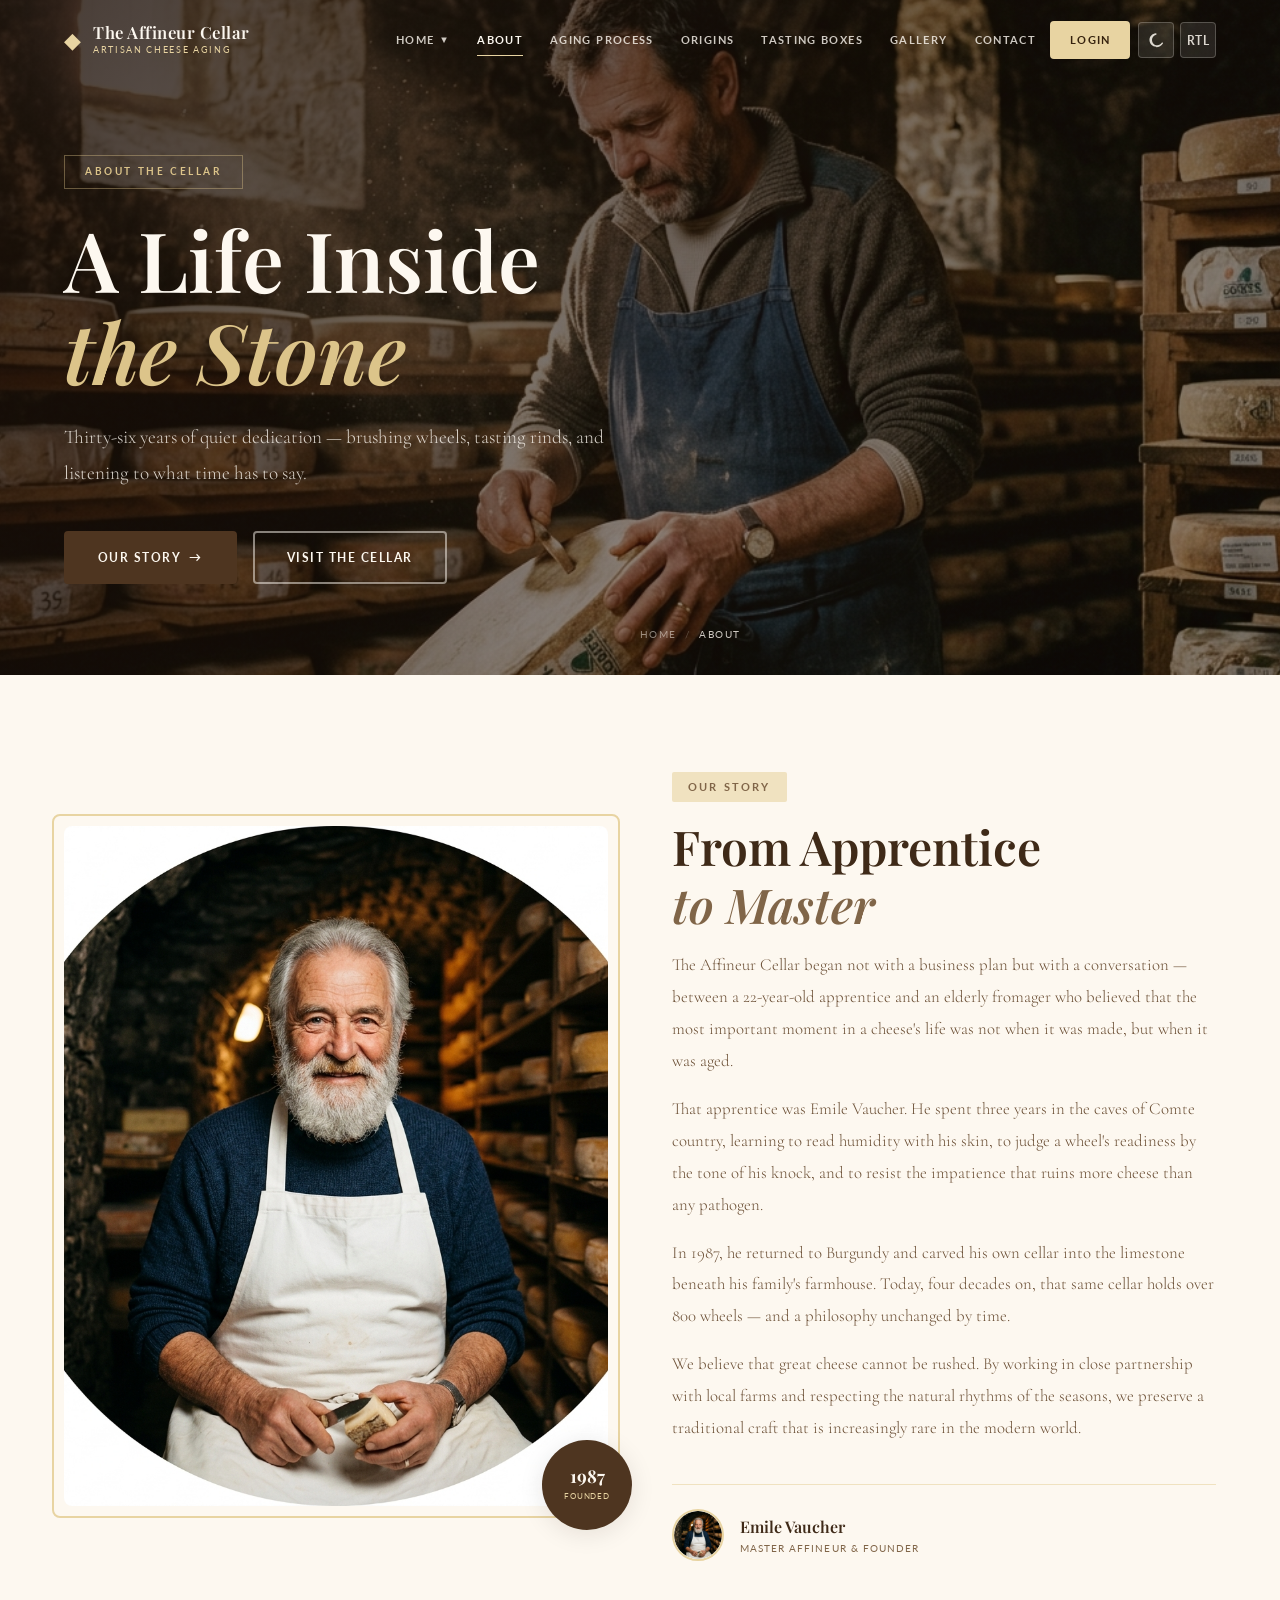
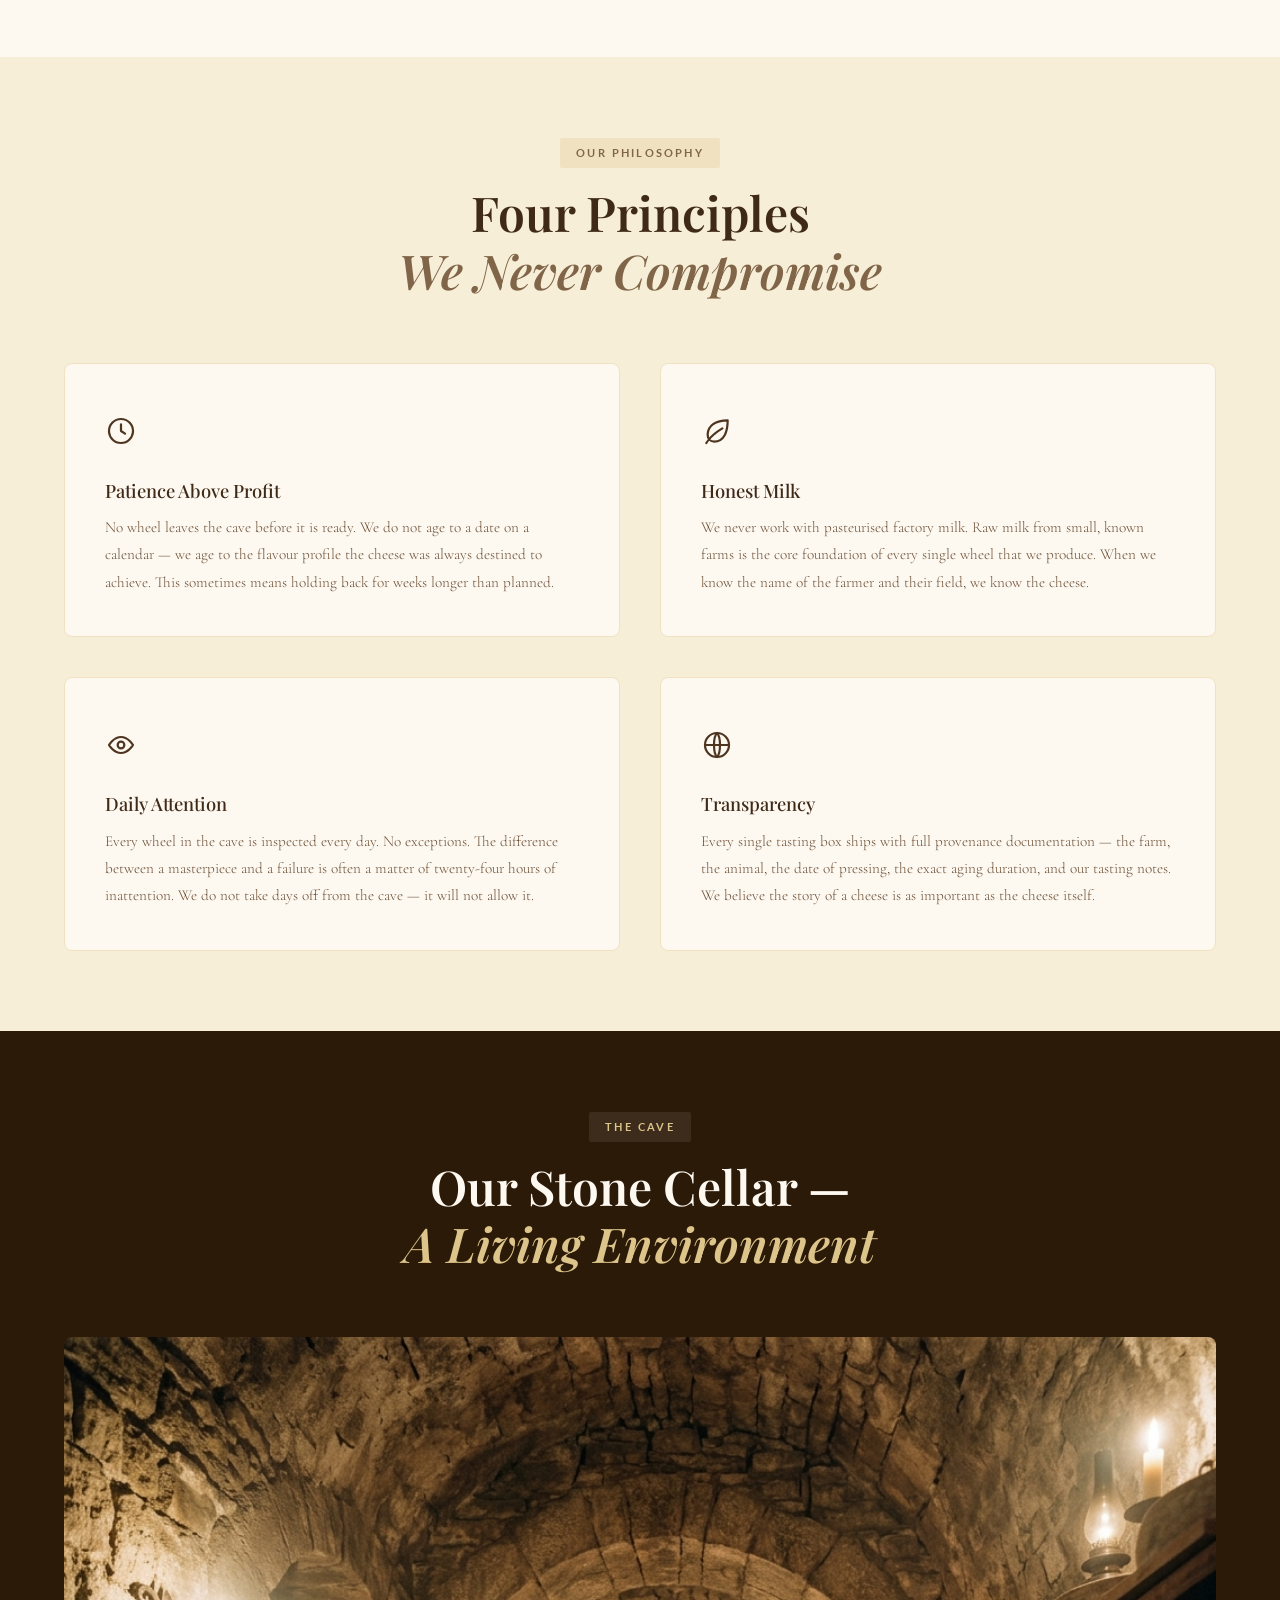
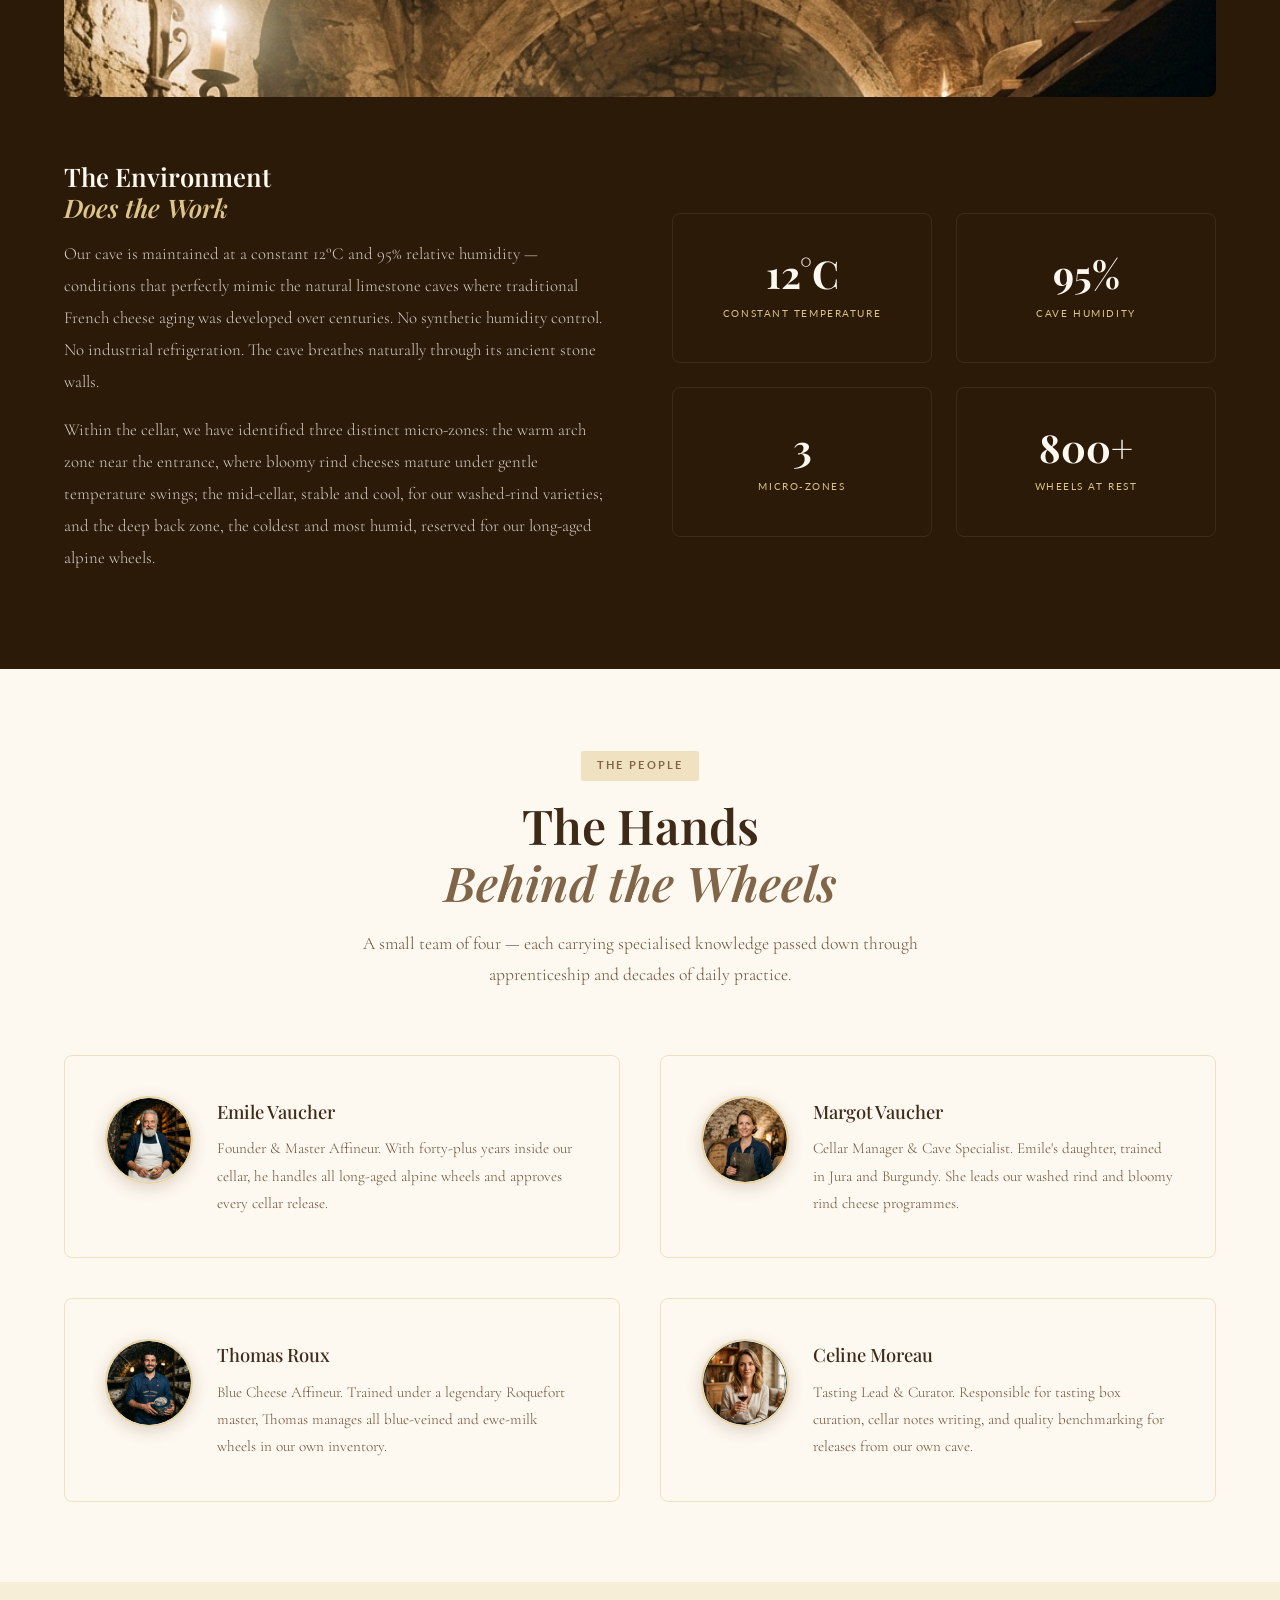
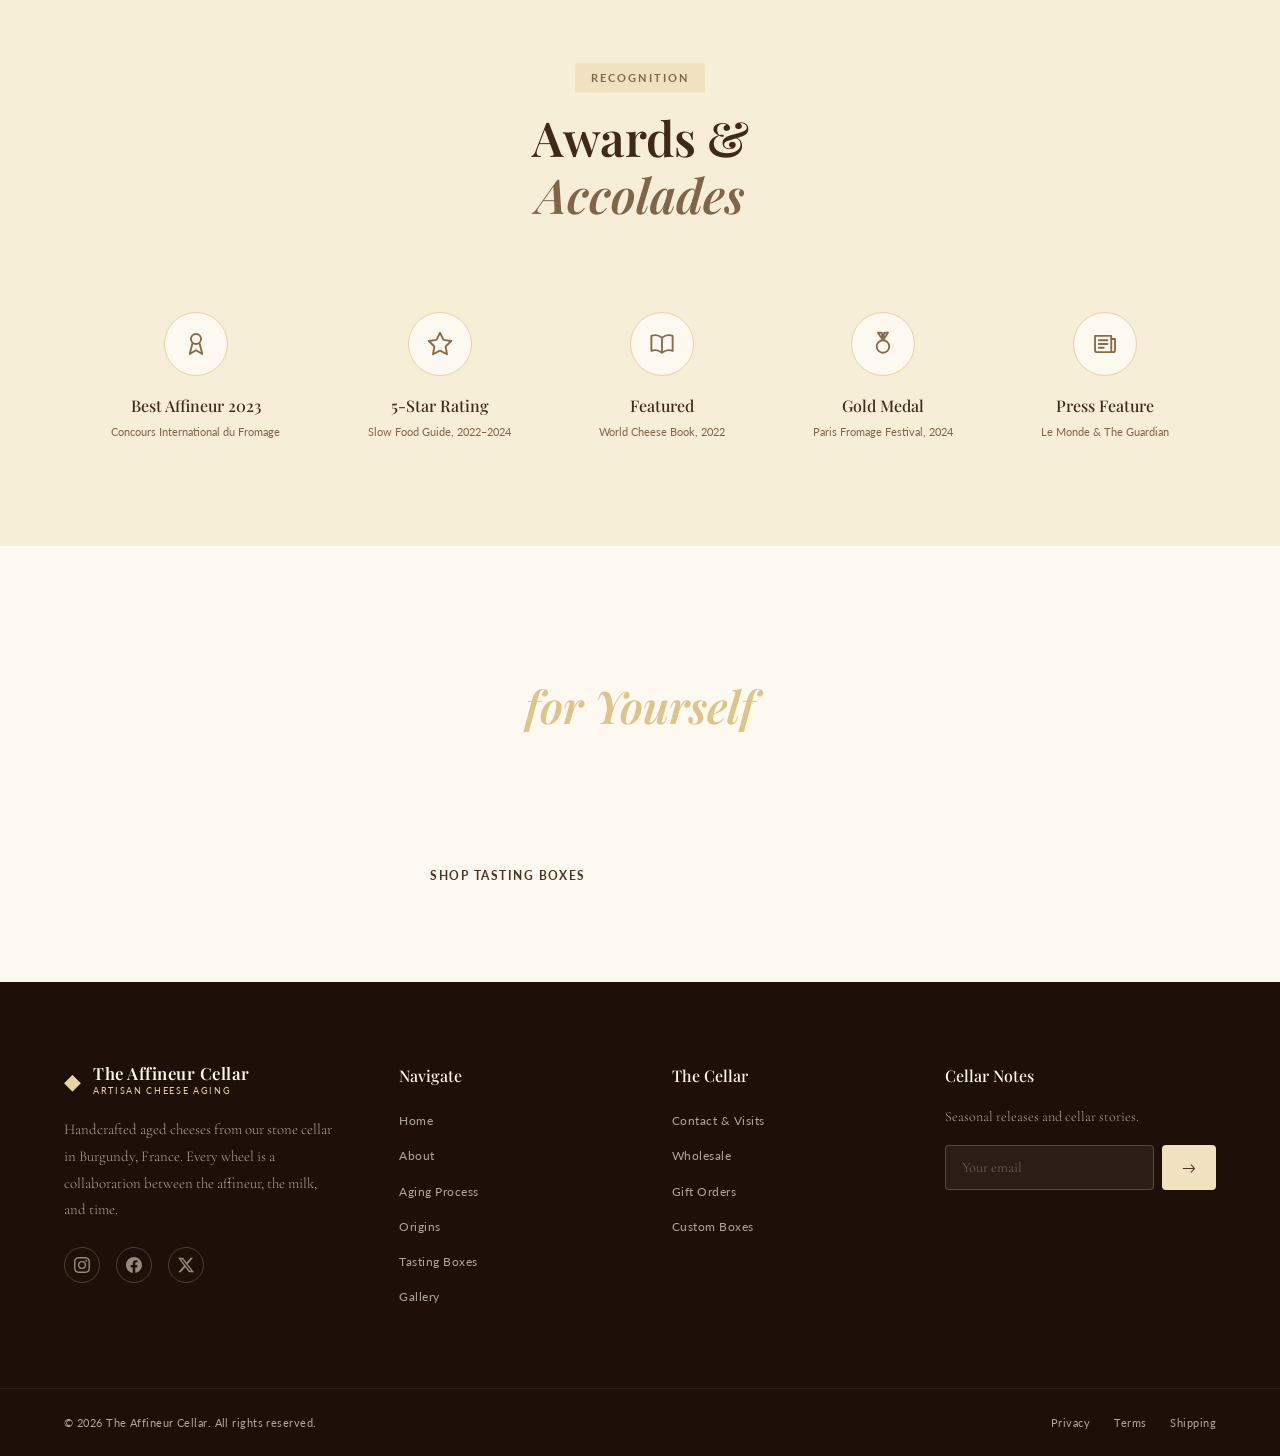
==== commit a7c991d1: "bug fixed" ====
--- a/about.html
+++ b/about.html
@@ -103,22 +103,22 @@
     </div>
     <div class="cards-2" style="gap:var(--space-lg)">
       <div class="feat-card" data-animate="fade-up" data-delay="100">
-        <div class="feat-icon">&#9202;</div>
+        <div class="feat-icon"><svg class="site-icon" aria-hidden="true"><use href="images/icons.svg#icon-clock"/></svg></div>
         <h3 class="feat-title">Patience Above Profit</h3>
         <p class="feat-body">No wheel leaves the cave before it is ready. We do not age to a date on a calendar — we age to the flavour profile the cheese was always destined to achieve. This sometimes means holding back for weeks longer than planned.</p>
       </div>
       <div class="feat-card" data-animate="fade-up" data-delay="200">
-        <div class="feat-icon">&#127807;</div>
+        <div class="feat-icon"><svg class="site-icon" aria-hidden="true"><use href="images/icons.svg#icon-leaf"/></svg></div>
         <h3 class="feat-title">Honest Milk</h3>
         <p class="feat-body">We never work with pasteurised factory milk. Raw milk from small, known farms is the core foundation of every single wheel that we produce. When we know the name of the farmer and their field, we know the cheese.</p>
       </div>
       <div class="feat-card" data-animate="fade-up" data-delay="300">
-        <div class="feat-icon">&#128064;</div>
+        <div class="feat-icon"><svg class="site-icon" aria-hidden="true"><use href="images/icons.svg#icon-eye"/></svg></div>
         <h3 class="feat-title">Daily Attention</h3>
         <p class="feat-body">Every wheel in the cave is inspected every day. No exceptions. The difference between a masterpiece and a failure is often a matter of twenty-four hours of inattention. We do not take days off from the cave — it will not allow it.</p>
       </div>
       <div class="feat-card" data-animate="fade-up" data-delay="400">
-        <div class="feat-icon">&#127758;</div>
+        <div class="feat-icon"><svg class="site-icon" aria-hidden="true"><use href="images/icons.svg#icon-globe"/></svg></div>
         <h3 class="feat-title">Transparency</h3>
         <p class="feat-body">Every single tasting box ships with full provenance documentation — the farm, the animal, the date of pressing, the exact aging duration, and our tasting notes. We believe the story of a cheese is as important as the cheese itself.</p>
       </div>
@@ -204,11 +204,11 @@
       <h2 class="section-title">Awards &amp;<br/><em>Accolades</em></h2>
     </div>
     <div class="awards-row" data-animate="zoom-in">
-      <div class="award-item"><span class="award-icon">&#127942;</span><div class="award-title">Best Affineur 2023</div><p class="award-desc">Concours International du Fromage</p></div>
-      <div class="award-item"><span class="award-icon">&#11088;</span><div class="award-title">5-Star Rating</div><p class="award-desc">Slow Food Guide, 2022–2024</p></div>
-      <div class="award-item"><span class="award-icon">&#128214;</span><div class="award-title">Featured</div><p class="award-desc">World Cheese Book, 2022</p></div>
-      <div class="award-item"><span class="award-icon">&#127881;</span><div class="award-title">Gold Medal</div><p class="award-desc">Paris Fromage Festival, 2024</p></div>
-      <div class="award-item"><span class="award-icon">&#128240;</span><div class="award-title">Press Feature</div><p class="award-desc">Le Monde &amp; The Guardian</p></div>
+      <div class="award-item"><span class="award-icon"><svg class="site-icon" aria-hidden="true"><use href="images/icons.svg#icon-award"/></svg></span><div class="award-title">Best Affineur 2023</div><p class="award-desc">Concours International du Fromage</p></div>
+      <div class="award-item"><span class="award-icon"><svg class="site-icon" aria-hidden="true"><use href="images/icons.svg#icon-star"/></svg></span><div class="award-title">5-Star Rating</div><p class="award-desc">Slow Food Guide, 2022–2024</p></div>
+      <div class="award-item"><span class="award-icon"><svg class="site-icon" aria-hidden="true"><use href="images/icons.svg#icon-book"/></svg></span><div class="award-title">Featured</div><p class="award-desc">World Cheese Book, 2022</p></div>
+      <div class="award-item"><span class="award-icon"><svg class="site-icon" aria-hidden="true"><use href="images/icons.svg#icon-medal"/></svg></span><div class="award-title">Gold Medal</div><p class="award-desc">Paris Fromage Festival, 2024</p></div>
+      <div class="award-item"><span class="award-icon"><svg class="site-icon" aria-hidden="true"><use href="images/icons.svg#icon-newspaper"/></svg></span><div class="award-title">Press Feature</div><p class="award-desc">Le Monde &amp; The Guardian</p></div>
     </div>
   </div>
 </section>
--- a/style.css
+++ b/style.css
@@ -295,7 +295,11 @@
 
 .banner-content{
   position:relative;z-index:2;
-  padding-top:var(--header-h);padding-bottom:var(--space-2xl);
+  padding-top:calc(var(--header-h) + var(--space-md));padding-bottom:var(--space-2xl);
+}
+.page-banner.banner-medium .banner-content,
+.page-banner.banner-short .banner-content {
+  padding-top: calc(var(--header-h) + var(--space-xl));
 }
 .banner-content.center-content{text-align:center;display:flex;flex-direction:column;align-items:center}
 
@@ -352,14 +356,14 @@
 .two-col-grid.reverse>*{direction:ltr}
 
 .img-frame{
-  position:relative;border-radius:var(--r-md);overflow:hidden;
+  position:relative;border-radius:var(--r-md);overflow:visible;
 }
 .img-frame::before{
   content:'';position:absolute;inset:-12px;
   border:2px solid var(--cream-400);border-radius:var(--r-md);
   z-index:0;pointer-events:none;
 }
-.img-frame img{width:100%;height:100%;object-fit:cover;display:block;transition:transform var(--t-slow);position:relative;z-index:1}
+.img-frame img{width:100%;height:100%;object-fit:cover;display:block;transition:transform var(--t-slow);position:relative;z-index:1;border-radius:var(--r-md)}
 @media (hover: hover) {
   .img-frame:hover img{transform:scale(1.04)}
 }
@@ -403,6 +407,31 @@
 .feat-card.dark:hover{border-color:rgba(253,248,240,.2)}
 
 .feat-icon{font-size:2rem;margin-bottom:var(--space-sm)}
+.site-icon{
+  width:1em;height:1em;
+  display:inline-block;
+  fill:none;stroke:currentColor;stroke-width:1.65;
+  stroke-linecap:round;stroke-linejoin:round;
+  vertical-align:-.12em;
+}
+.feat-icon .site-icon,
+.origin-icon .site-icon,
+.ship-icon .site-icon,
+.timeline-dot .site-icon,
+.c-icon .site-icon,
+.cert-icon .site-icon,
+.auth-success-icon .site-icon{
+  width:1em;height:1em;
+}
+.testimonial-stars{
+  display:flex;
+  justify-content:center;
+  gap:.18rem;
+}
+.testimonial-stars .site-icon{
+  width:.9rem;height:.9rem;
+  fill:currentColor;
+}
 .feat-title{font-family:var(--font-serif);font-size:1.15rem;font-weight:500;color:var(--brown-300);margin-bottom:.5rem}
 .feat-title.light{color:var(--cream-200)}
 .feat-body{font-family:var(--font-display);font-size:.95rem;font-weight:300;color:var(--brown-200);line-height:1.8;flex:1}
@@ -733,7 +762,26 @@
 /* =================== AWARDS / PRESS =================== */
 .awards-row{display:flex;justify-content:center;flex-wrap:wrap;gap:var(--space-lg)}
 .award-item{text-align:center;padding:var(--space-md)}
-.award-icon{font-size:3rem;margin-bottom:.5rem;display:block}
+.award-icon{
+  width:64px;height:64px;margin:0 auto var(--space-sm);
+  display:grid;place-items:center;
+  color:var(--brown-100);
+  background:var(--cream-100);
+  border:1px solid var(--cream-400);
+  border-radius:50%;
+  transition:color var(--t-fast),background var(--t-fast),border-color var(--t-fast),transform var(--t-fast);
+}
+.award-icon svg{
+  width:30px;height:30px;
+  fill:none;stroke:currentColor;stroke-width:1.5;
+  stroke-linecap:round;stroke-linejoin:round;
+}
+.award-item:hover .award-icon{
+  color:var(--cream-100);
+  background:var(--brown-300);
+  border-color:var(--brown-300);
+  transform:translateY(-3px);
+}
 .award-title{font-family:var(--font-serif);font-size:1rem;font-weight:500;color:var(--brown-300)}
 .award-desc{font-family:var(--font-sans);font-size:.68rem;color:var(--brown-100);margin-top:.25rem}
 
@@ -757,6 +805,19 @@
 .img-wide.aspect-16-5{aspect-ratio:16/5}
 .img-wide.no-radius{border-radius:0}
 .img-caption{text-align:center;font-family:var(--font-sans);font-size:.65rem;letter-spacing:.15em;text-transform:uppercase;color:var(--brown-100);margin-top:.75rem}
+
+/* Home 2 journey image: keep the caption outside the cropped image area. */
+#how-it-works .journey-image{
+  aspect-ratio:auto;
+  overflow:visible;
+  border-radius:0;
+}
+#how-it-works .journey-image img{
+  width:100%;
+  aspect-ratio:16/6;
+  object-fit:cover;
+  border-radius:var(--r-md);
+}
 
 /* Content images remain at their natural 100% frame size on desktop.
    Product and gallery hover interactions are intentionally unaffected. */
@@ -1063,6 +1124,8 @@
   /* Banner */
   .banner-stats{flex-wrap:wrap;gap:var(--space-md)}
   .img-wide.aspect-16-6,.img-wide.aspect-16-5{aspect-ratio:16/7}
+  #how-it-works .journey-image{aspect-ratio:auto}
+  #how-it-works .journey-image img{aspect-ratio:16/7}
 }
 
 /* Touch-first tablets can use the desktop navbar at landscape widths.
@@ -1247,10 +1310,14 @@
   .form-row{grid-template-columns:1fr}
   .two-col-grid{grid-template-columns:1fr}
   .contact-grid{grid-template-columns:1fr}
-  .float-badge{right:.5rem;bottom:-1rem;width:70px;height:70px}
-  html[dir="rtl"] .float-badge{right:auto;left:.5rem}
+  .img-frame:has(.float-badge) {
+    margin-inline-end: 1.5rem;
+    margin-bottom: 1.5rem;
+  }
   .back-to-top{bottom:1.25rem;inset-inline-end:1.25rem;width:40px;height:40px}
   .img-wide.aspect-16-6,.img-wide.aspect-16-5{aspect-ratio:4/3}
+  #how-it-works .journey-image{aspect-ratio:auto}
+  #how-it-works .journey-image img{aspect-ratio:4/3}
   .nl-form-row{flex-direction:column}
   .cta-actions{flex-direction:column;align-items:center}
 }
@@ -1876,6 +1943,7 @@
   max-width:500px;
   max-height:calc(100dvh - 1.3rem);
   padding:.8rem 1.5rem;
+  overflow-y:auto;
 }
 .register-page .auth-logo{
   gap:.15rem;
@@ -1895,12 +1963,30 @@
 .register-page .auth-footer{margin-top:.15rem}
 
 @media(max-width:499px){
-  .register-page .auth-page{padding:.4rem}
+  .register-page{
+    height:auto;
+    overflow:auto;
+  }
+  .register-page .auth-page{
+    height:auto;
+    min-height:100dvh;
+    overflow:visible;
+    padding:3.5rem .65rem 1.5rem;
+  }
   .register-page .auth-card{
-    max-height:calc(100dvh - .8rem);
+    max-height:none;
+    overflow:visible;
     padding:.65rem .9rem;
   }
-  .register-page .auth-toggles{top:.5rem;inset-inline-end:.5rem}
+  .register-page .auth-toggles{
+    position:absolute;
+    top:1.25rem;
+    inset-inline-end:1.25rem;
+  }
+  html[dir="rtl"] .register-page .auth-toggles{
+    inset-inline-start:1.25rem;
+    inset-inline-end:auto;
+  }
   .register-page .auth-logo-sub{font-size:.5rem}
   .register-page .auth-label{font-size:.58rem}
   .register-page .auth-input{font-size:.85rem}
@@ -2130,3 +2216,67 @@
     display: none;
   }
 }
+
+/* Dark mode section separation.
+   Keep each section's intended surface and mark every section boundary. */
+[data-theme="dark"] main > section{
+  border-bottom:1px solid rgba(196,168,106,.28);
+  box-shadow:inset 0 -1px 0 rgba(0,0,0,.38);
+}
+[data-theme="dark"] main > .section{
+  background:#1a1209;
+}
+[data-theme="dark"] main > .section.section-cream{
+  background:#291b0c;
+}
+[data-theme="dark"] main > .section.section-light{
+  background:#211608;
+}
+[data-theme="dark"] main > .section.section-brown{
+  background:#171006;
+}
+[data-theme="dark"] main > .section.section-dark,
+[data-theme="dark"] main > .cta-section.section-dark{
+  background:#0e0905;
+}
+[data-theme="dark"] main > .cta-section{
+  border-top:1px solid rgba(196,168,106,.22);
+}
+
+/* Auth mobile controls: reserve a dedicated top row so theme/direction
+   buttons never overlap login, registration, or password-reset cards. */
+@media(max-width:599px){
+  body:has(.auth-page){
+    min-height:100dvh;
+  }
+  body:has(.auth-page) .auth-toggles{
+    position:absolute;
+    top:.75rem;
+    inset-inline-end:.75rem;
+    inset-inline-start:auto;
+    z-index:10;
+    padding:.25rem;
+    border-radius:var(--r-md);
+    background:rgba(30,16,8,.72);
+    backdrop-filter:blur(10px);
+  }
+  html[dir="rtl"] body:has(.auth-page) .auth-toggles{
+    inset-inline-start:.75rem;
+    inset-inline-end:auto;
+  }
+  body:has(.auth-page) .auth-page,
+  .register-page .auth-page{
+    min-height:100dvh;
+    height:auto;
+    padding:4.75rem .75rem 1.25rem;
+    align-items:flex-start;
+    overflow:visible;
+  }
+  body:has(.auth-page) .auth-card{
+    margin:0;
+  }
+  .register-page .auth-card{
+    max-height:none;
+    overflow:visible;
+  }
+}
